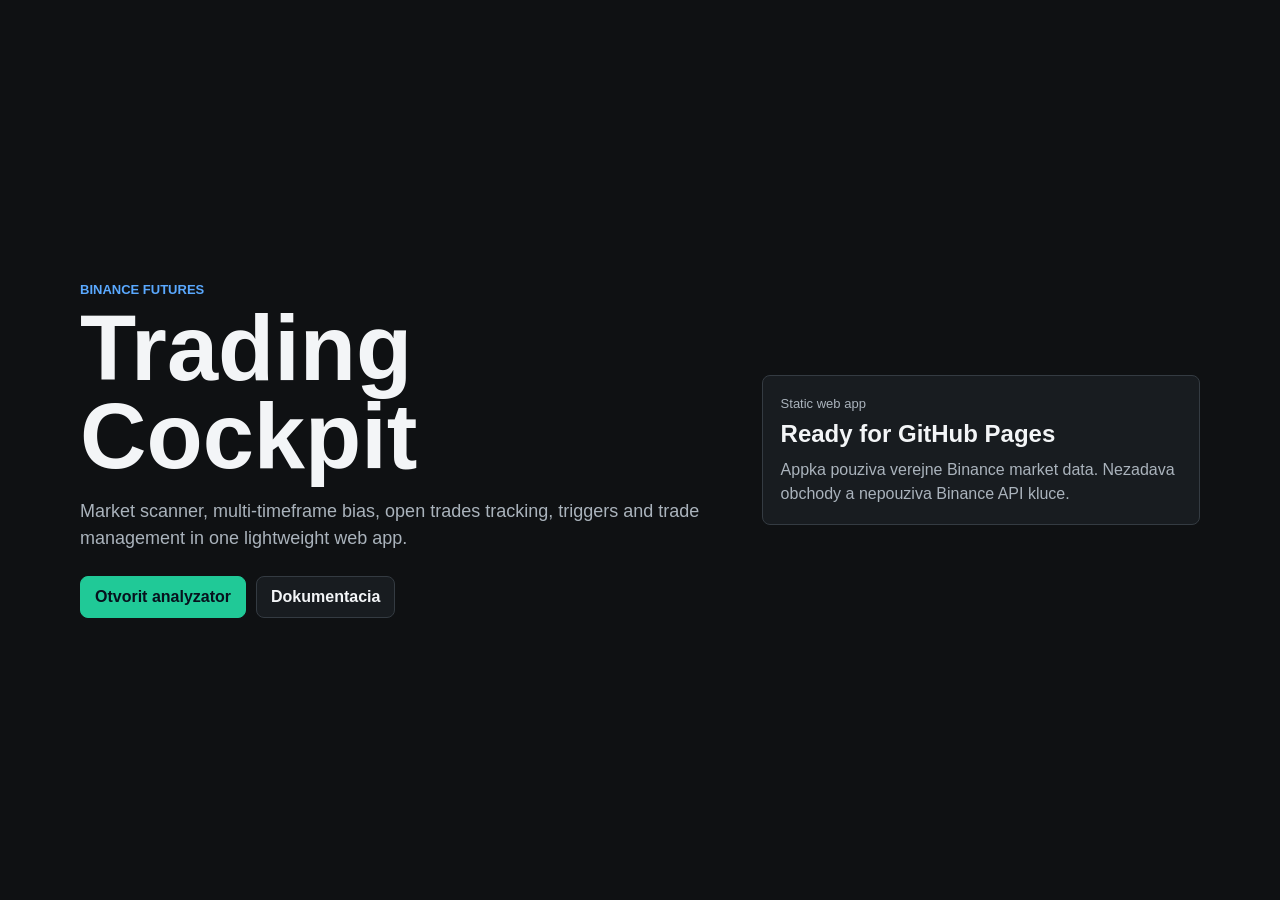
==== index.html @ da742012 "Add files via upload" ====
<!doctype html>
<html lang="sk">
  <head>
    <meta charset="utf-8" />
    <meta name="viewport" content="width=device-width, initial-scale=1" />
    <title>Trading Cockpit</title>
    <meta name="theme-color" content="#0f1113" />
    <link rel="manifest" href="manifest.webmanifest" />
    <link rel="stylesheet" href="landing.css" />
  </head>
  <body>
    <main class="landing">
      <section>
        <p class="eyebrow">Binance Futures</p>
        <h1>Trading Cockpit</h1>
        <p class="lead">Market scanner, multi-timeframe bias, open trades tracking, triggers and trade management in one lightweight web app.</p>
        <div class="actions">
          <a class="primary" href="analysis.html">Otvorit analyzator</a>
          <a href="README.md">Dokumentacia</a>
        </div>
      </section>
      <section class="status-card">
        <span>Static web app</span>
        <strong>Ready for GitHub Pages</strong>
        <p>Appka pouziva verejne Binance market data. Nezadava obchody a nepouziva Binance API kluce.</p>
      </section>
    </main>
    <script>
      if ("serviceWorker" in navigator) {
        navigator.serviceWorker.register("sw.js").catch(() => {});
      }
    </script>
  </body>
</html>
---- landing.css ----
:root {
  color-scheme: dark;
  --bg: #0f1113;
  --panel: #181c20;
  --line: #343b42;
  --text: #f3f5f7;
  --muted: #aab3bc;
  --green: #20c997;
  --blue: #5aa9ff;
}

* {
  box-sizing: border-box;
}

body {
  margin: 0;
  min-height: 100vh;
  background: var(--bg);
  color: var(--text);
  font-family: Arial, Helvetica, sans-serif;
}

.landing {
  min-height: 100vh;
  width: min(1120px, calc(100% - 32px));
  margin: 0 auto;
  display: grid;
  grid-template-columns: 1.2fr 0.8fr;
  gap: 24px;
  align-items: center;
}

.eyebrow {
  margin: 0 0 8px;
  color: var(--blue);
  font-size: 13px;
  font-weight: 700;
  text-transform: uppercase;
}

h1 {
  margin: 0;
  font-size: clamp(42px, 8vw, 92px);
  line-height: 0.95;
}

.lead {
  max-width: 680px;
  color: var(--muted);
  font-size: 18px;
  line-height: 1.5;
}

.actions {
  display: flex;
  gap: 10px;
  flex-wrap: wrap;
  margin-top: 24px;
}

a {
  min-height: 42px;
  display: inline-flex;
  align-items: center;
  padding: 0 14px;
  color: var(--text);
  text-decoration: none;
  background: var(--panel);
  border: 1px solid var(--line);
  border-radius: 8px;
  font-weight: 700;
}

a.primary {
  color: #07111d;
  background: var(--green);
  border-color: var(--green);
}

.status-card {
  padding: 18px;
  background: var(--panel);
  border: 1px solid var(--line);
  border-radius: 8px;
}

.status-card span {
  color: var(--muted);
  font-size: 13px;
}

.status-card strong {
  display: block;
  margin-top: 8px;
  font-size: 24px;
}

.status-card p {
  margin: 10px 0 0;
  color: var(--muted);
  line-height: 1.5;
}

@media (max-width: 820px) {
  .landing {
    grid-template-columns: 1fr;
    align-content: center;
    padding: 28px 0;
  }
}
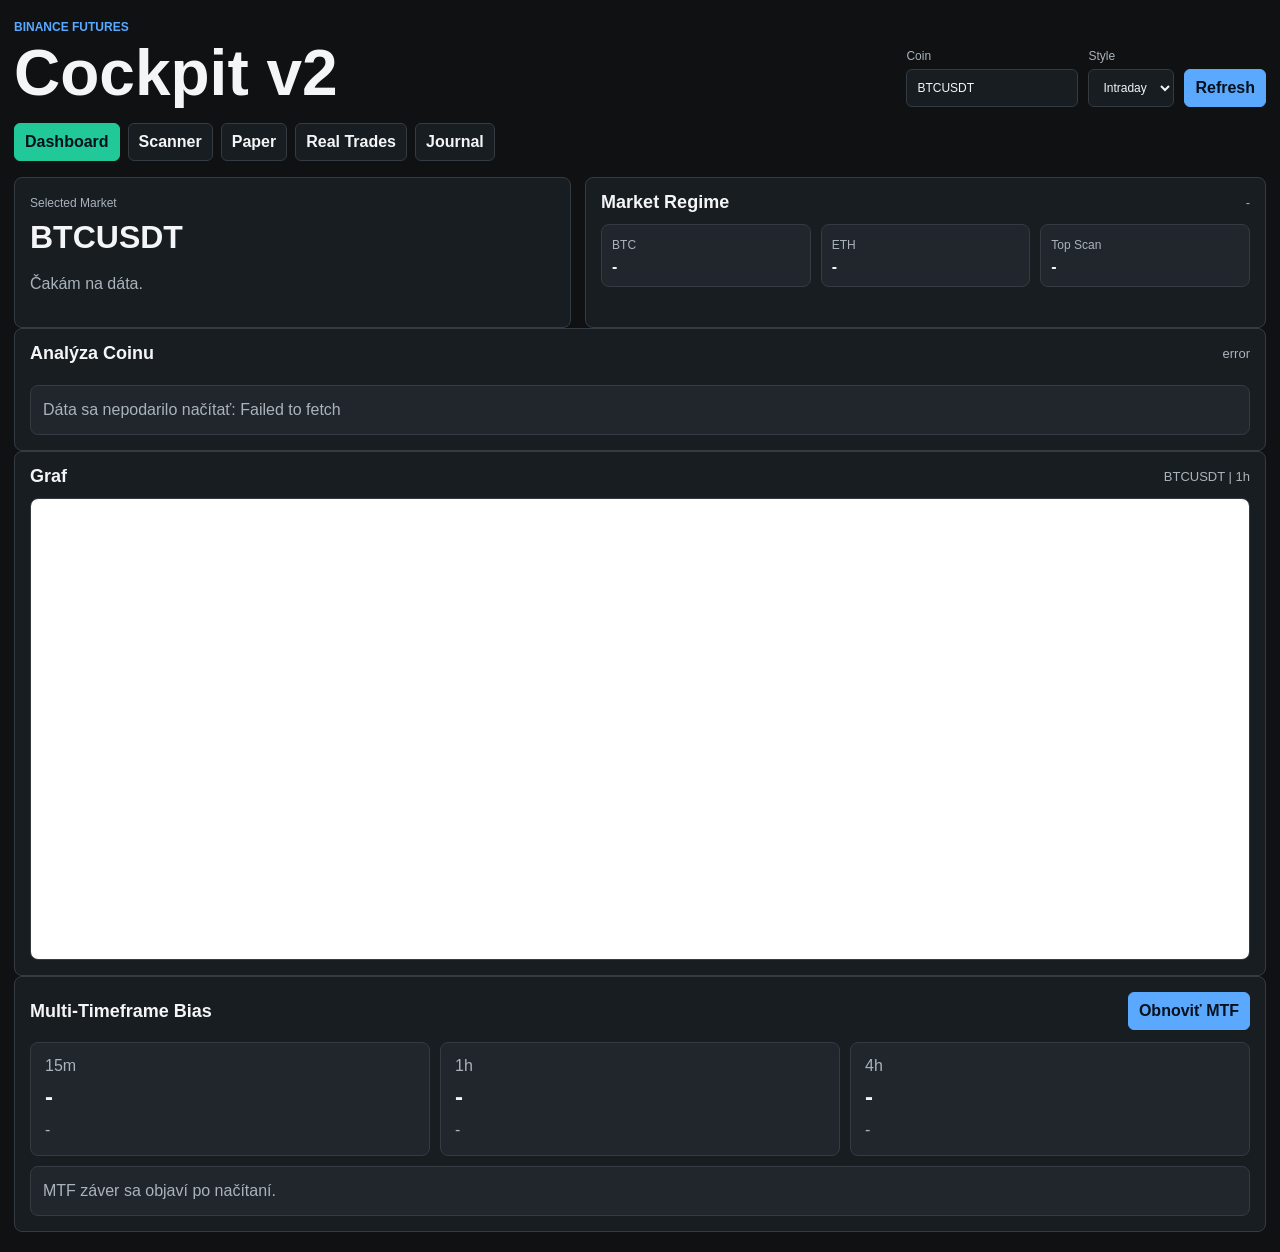
==== commit cfd9ee2c: "Add files via upload" ====
--- a/index.html
+++ b/index.html
@@ -3,32 +3,179 @@
   <head>
     <meta charset="utf-8" />
     <meta name="viewport" content="width=device-width, initial-scale=1" />
-    <title>Trading Cockpit</title>
-    <meta name="theme-color" content="#0f1113" />
-    <link rel="manifest" href="manifest.webmanifest" />
-    <link rel="stylesheet" href="landing.css" />
+    <title>Cockpit v2</title>
+    <link rel="stylesheet" href="styles.css" />
   </head>
   <body>
-    <main class="landing">
-      <section>
-        <p class="eyebrow">Binance Futures</p>
-        <h1>Trading Cockpit</h1>
-        <p class="lead">Market scanner, multi-timeframe bias, open trades tracking, triggers and trade management in one lightweight web app.</p>
-        <div class="actions">
-          <a class="primary" href="analysis.html">Otvorit analyzator</a>
-          <a href="README.md">Dokumentacia</a>
+    <main class="shell">
+      <header class="topbar">
+        <div>
+          <p class="eyebrow">Binance Futures</p>
+          <h1>Cockpit v2</h1>
         </div>
+        <div class="toolbar">
+          <label>Coin <input id="symbolInput" value="BTCUSDT" /></label>
+          <label>Style
+            <select id="styleSelect">
+              <option value="scalp">Scalp</option>
+              <option value="intraday" selected>Intraday</option>
+              <option value="swing">Swing</option>
+            </select>
+          </label>
+          <button id="refreshButton" type="button">Refresh</button>
+        </div>
+      </header>
+
+      <nav class="tabs">
+        <button class="active" data-view="dashboard" type="button">Dashboard</button>
+        <button data-view="scanner" type="button">Scanner</button>
+        <button data-view="paper" type="button">Paper</button>
+        <button data-view="real" type="button">Real Trades</button>
+        <button data-view="journal" type="button">Journal</button>
+      </nav>
+
+      <section class="view" data-view-panel="dashboard">
+        <section class="grid two">
+          <article class="panel verdict">
+            <span>Selected Market</span>
+            <strong id="marketTitle">BTCUSDT</strong>
+            <p id="marketSummary">Čakám na dáta.</p>
+          </article>
+          <article class="panel">
+            <div class="panel-heading">
+              <h2>Market Regime</h2>
+              <span id="regimeStamp">-</span>
+            </div>
+            <div class="regime-grid">
+              <div><span>BTC</span><strong id="btcRegime">-</strong></div>
+              <div><span>ETH</span><strong id="ethRegime">-</strong></div>
+              <div><span>Top Scan</span><strong id="topRegime">-</strong></div>
+            </div>
+          </article>
+        </section>
+
+        <section class="panel">
+          <div class="panel-heading">
+            <h2>Analýza Coinu</h2>
+            <span id="coinAnalysisMeta">-</span>
+          </div>
+          <div class="metric-grid" id="coinAnalysisGrid"></div>
+          <div class="summary-box" id="coinAnalysisSummary">Po načítaní sa tu objaví sumar.</div>
+        </section>
+
+        <section class="panel">
+          <div class="panel-heading">
+            <h2>Graf</h2>
+            <span id="chartMeta">-</span>
+          </div>
+          <div class="chart-wrap">
+            <canvas id="priceChart" width="1200" height="420"></canvas>
+            <div id="chartTooltip" class="chart-tooltip hidden"></div>
+          </div>
+        </section>
+
+        <section class="panel">
+          <div class="panel-heading">
+            <h2>Multi-Timeframe Bias</h2>
+            <button id="refreshMtfButton" type="button">Obnoviť MTF</button>
+          </div>
+          <div class="mtf-grid">
+            <article><span>15m</span><strong id="mtf15">-</strong><p id="mtf15Text">-</p></article>
+            <article><span>1h</span><strong id="mtf1h">-</strong><p id="mtf1hText">-</p></article>
+            <article><span>4h</span><strong id="mtf4h">-</strong><p id="mtf4hText">-</p></article>
+          </div>
+          <div class="summary-box" id="mtfSummary">MTF záver sa objaví po načítaní.</div>
+        </section>
       </section>
-      <section class="status-card">
-        <span>Static web app</span>
-        <strong>Ready for GitHub Pages</strong>
-        <p>Appka pouziva verejne Binance market data. Nezadava obchody a nepouziva Binance API kluce.</p>
+
+      <section class="view hidden" data-view-panel="scanner">
+        <section class="grid scanner-layout">
+          <article class="panel">
+            <div class="panel-heading">
+              <h2>Setup Scanner</h2>
+              <div class="inline-controls">
+                <select id="scanThreshold">
+                  <option value="60">min 60</option>
+                  <option value="70" selected>min 70</option>
+                  <option value="80">min 80</option>
+                </select>
+                <button id="scanButton" type="button">Scan</button>
+              </div>
+            </div>
+            <p class="muted" id="scanStatus">Scanner hľadá setupy, nie iba coiny.</p>
+            <div class="signal-list" id="signalList"></div>
+          </article>
+
+          <article class="panel">
+            <div class="panel-heading">
+              <h2>Signal Detail & Analýza</h2>
+              <span id="signalDetailStatus">snapshot</span>
+            </div>
+            <div id="signalDetail" class="detail-empty">Klikni na signál zo scanneru.</div>
+          </article>
+        </section>
+        <section class="panel scanner-analysis-panel">
+          <div class="panel-heading">
+            <h2>Analýza Coinu</h2>
+            <span id="scannerAnalysisMeta">-</span>
+          </div>
+          <div class="metric-grid" id="scannerAnalysisGrid"></div>
+          <div class="summary-box" id="scannerAnalysisSummary">Klikni na signál alebo refreshni vybraný coin.</div>
+        </section>
+      </section>
+
+      <section class="view hidden" data-view-panel="paper">
+        <section class="grid two">
+          <article class="panel">
+            <div class="panel-heading">
+              <h2>Paper Triggers</h2>
+              <span>default margin 10 USDT, 10x</span>
+            </div>
+            <div id="paperTriggers" class="trade-list"></div>
+          </article>
+          <article class="panel">
+            <div class="panel-heading">
+              <h2>Paper Trades</h2>
+              <span id="paperStats">-</span>
+            </div>
+            <div id="paperTrades" class="trade-list"></div>
+          </article>
+        </section>
+      </section>
+
+      <section class="view hidden" data-view-panel="real">
+        <section class="panel">
+          <div class="panel-heading">
+            <h2>Real Open Trades</h2>
+            <button id="addRealTradeButton" type="button">Add Manual</button>
+          </div>
+          <div class="real-form">
+            <label>Pair <input id="realSymbol" value="BTCUSDT" /></label>
+            <label>Side
+              <select id="realSide"><option value="long">Long</option><option value="short">Short</option></select>
+            </label>
+            <label>Entry <input id="realEntry" type="number" step="0.0001" /></label>
+            <label>Margin <input id="realMargin" type="number" step="1" value="10" /></label>
+            <label>Leverage <input id="realLeverage" type="number" step="1" value="10" /></label>
+            <label>SL <input id="realStop" type="number" step="0.0001" /></label>
+            <label>TP <input id="realTarget" type="number" step="0.0001" /></label>
+          </div>
+          <div id="realTrades" class="trade-list"></div>
+        </section>
+      </section>
+
+      <section class="view hidden" data-view-panel="journal">
+        <section class="panel">
+          <div class="panel-heading">
+            <h2>Signal Performance</h2>
+            <button id="clearPaperButton" type="button">Clear Paper Data</button>
+          </div>
+          <div class="journal-stats" id="journalStats"></div>
+          <div id="journalList" class="trade-list"></div>
+        </section>
       </section>
     </main>
-    <script>
-      if ("serviceWorker" in navigator) {
-        navigator.serviceWorker.register("sw.js").catch(() => {});
-      }
-    </script>
+
+    <script src="app.js"></script>
   </body>
 </html>
--- a/styles.css
+++ b/styles.css
@@ -0,0 +1,420 @@
+:root {
+  color-scheme: dark;
+  --bg: #0f1113;
+  --panel: #181d21;
+  --panel2: #20262b;
+  --line: #343b42;
+  --text: #f3f5f7;
+  --muted: #aab3bc;
+  --green: #20c997;
+  --yellow: #ffd166;
+  --red: #ff6b6b;
+  --blue: #5aa9ff;
+}
+
+* { box-sizing: border-box; }
+body {
+  margin: 0;
+  background: var(--bg);
+  color: var(--text);
+  font-family: Arial, Helvetica, sans-serif;
+}
+button, input, select { font: inherit; }
+.shell {
+  width: min(1500px, calc(100% - 28px));
+  margin: 0 auto;
+  padding: 20px 0;
+}
+.topbar {
+  display: grid;
+  grid-template-columns: 1fr auto;
+  gap: 16px;
+  align-items: end;
+}
+.eyebrow {
+  margin: 0 0 6px;
+  color: var(--blue);
+  font-size: 12px;
+  font-weight: 700;
+  text-transform: uppercase;
+}
+h1, h2 { margin: 0; line-height: 1.05; }
+h1 { font-size: clamp(34px, 5vw, 64px); }
+h2 { font-size: 18px; }
+.toolbar, .inline-controls {
+  display: flex;
+  gap: 10px;
+  align-items: end;
+  flex-wrap: wrap;
+}
+label {
+  display: grid;
+  gap: 6px;
+  color: var(--muted);
+  font-size: 12px;
+}
+input, select, button {
+  min-height: 38px;
+  color: var(--text);
+  background: var(--panel);
+  border: 1px solid var(--line);
+  border-radius: 6px;
+  padding: 0 10px;
+}
+button {
+  cursor: pointer;
+  color: #07111d;
+  background: var(--blue);
+  border-color: var(--blue);
+  font-weight: 700;
+}
+.tabs {
+  display: flex;
+  gap: 8px;
+  flex-wrap: wrap;
+  margin: 16px 0;
+}
+.tabs button {
+  color: var(--text);
+  background: var(--panel);
+  border-color: var(--line);
+}
+.tabs button.active {
+  color: #07111d;
+  background: var(--green);
+  border-color: var(--green);
+}
+.hidden { display: none !important; }
+.grid {
+  display: grid;
+  gap: 14px;
+}
+.two { grid-template-columns: 0.9fr 1.1fr; }
+.scanner-layout { grid-template-columns: 1.05fr 0.95fr; }
+.scanner-analysis-panel { margin-top: 14px; }
+.panel, .verdict {
+  background: var(--panel);
+  border: 1px solid var(--line);
+  border-radius: 8px;
+  padding: 15px;
+}
+.panel-heading {
+  display: flex;
+  justify-content: space-between;
+  align-items: center;
+  gap: 10px;
+  margin-bottom: 12px;
+}
+.panel-heading span, .muted {
+  color: var(--muted);
+  font-size: 13px;
+}
+.verdict span, .regime-grid span, .metric-card span, .signal-card span, .trade-card span {
+  color: var(--muted);
+  font-size: 12px;
+}
+.verdict strong {
+  display: block;
+  margin-top: 8px;
+  font-size: 32px;
+}
+.verdict p, .summary-box {
+  color: var(--muted);
+  line-height: 1.5;
+}
+.regime-grid, .metric-grid, .journal-stats {
+  display: grid;
+  grid-template-columns: repeat(3, minmax(0, 1fr));
+  gap: 10px;
+}
+.metric-grid {
+  grid-template-columns: repeat(6, minmax(0, 1fr));
+}
+.regime-grid div, .metric-card, .stat-card {
+  background: var(--panel2);
+  border: 1px solid var(--line);
+  border-radius: 8px;
+  padding: 10px;
+}
+.metric-card {
+  position: relative;
+  overflow: hidden;
+}
+.metric-card::before {
+  content: "";
+  position: absolute;
+  inset: 0 auto 0 0;
+  width: 4px;
+  background: var(--line);
+}
+.metric-card.strong::before { background: var(--green); }
+.metric-card.good::before { background: #7bd88f; }
+.metric-card.neutral::before { background: var(--yellow); }
+.metric-card.warn::before { background: #ff9f43; }
+.metric-card.bad::before { background: var(--red); }
+.metric-card.strong {
+  border-color: rgba(32, 201, 151, .55);
+  background: rgba(32, 201, 151, .08);
+}
+.metric-card.good {
+  border-color: rgba(123, 216, 143, .42);
+}
+.metric-card.neutral {
+  border-color: rgba(255, 209, 102, .42);
+}
+.metric-card.warn {
+  border-color: rgba(255, 159, 67, .5);
+}
+.metric-card.bad {
+  border-color: rgba(255, 107, 107, .5);
+  background: rgba(255, 107, 107, .06);
+}
+.metric-state {
+  position: absolute;
+  top: 9px;
+  right: 9px;
+  color: var(--muted);
+  font-size: 11px;
+}
+.metric-card.strong .metric-state { color: var(--green); }
+.metric-card.good .metric-state { color: #7bd88f; }
+.metric-card.neutral .metric-state { color: var(--yellow); }
+.metric-card.warn .metric-state { color: #ff9f43; }
+.metric-card.bad .metric-state { color: var(--red); }
+.metric-card strong, .regime-grid strong, .stat-card strong {
+  display: block;
+  margin-top: 5px;
+  font-size: 16px;
+  overflow-wrap: anywhere;
+}
+.metric-card details { margin-top: 8px; }
+.metric-card summary {
+  width: 22px;
+  height: 22px;
+  display: grid;
+  place-items: center;
+  color: var(--blue);
+  border: 1px solid rgba(90,169,255,.5);
+  border-radius: 50%;
+  cursor: pointer;
+  list-style: none;
+  font-weight: 700;
+  font-size: 12px;
+}
+.metric-card summary::-webkit-details-marker { display: none; }
+.metric-card p {
+  margin: 8px 0 0;
+  color: var(--muted);
+  line-height: 1.4;
+  font-size: 13px;
+}
+.mtf-grid {
+  display: grid;
+  grid-template-columns: repeat(3, minmax(0, 1fr));
+  gap: 10px;
+}
+.mtf-grid article {
+  background: var(--panel2);
+  border: 1px solid var(--line);
+  border-radius: 8px;
+  padding: 14px;
+}
+.mtf-grid span {
+  color: var(--muted);
+}
+.mtf-grid strong {
+  display: block;
+  margin-top: 8px;
+  font-size: 24px;
+}
+.mtf-grid p {
+  margin: 8px 0 0;
+  color: var(--muted);
+  line-height: 1.4;
+}
+.summary-box {
+  margin-top: 10px;
+  padding: 12px;
+  background: var(--panel2);
+  border: 1px solid var(--line);
+  border-radius: 8px;
+}
+.chart-wrap {
+  position: relative;
+  min-height: 360px;
+  background: #0b0e10;
+  border: 1px solid var(--line);
+  border-radius: 8px;
+  overflow: hidden;
+}
+#priceChart {
+  width: 100%;
+  height: 420px;
+  display: block;
+}
+.chart-tooltip {
+  position: absolute;
+  pointer-events: none;
+  z-index: 2;
+  padding: 6px 8px;
+  color: var(--text);
+  background: rgba(15,17,19,.92);
+  border: 1px solid var(--line);
+  border-radius: 6px;
+  font-size: 12px;
+}
+.signal-list, .trade-list {
+  display: grid;
+  gap: 10px;
+}
+.signal-card, .trade-card {
+  display: grid;
+  gap: 8px;
+  padding: 12px;
+  background: var(--panel2);
+  border: 1px solid var(--line);
+  border-radius: 8px;
+  cursor: pointer;
+}
+.trade-card.real {
+  cursor: default;
+}
+.signal-card:hover { border-color: rgba(90,169,255,.75); }
+.signal-head, .trade-head {
+  display: flex;
+  justify-content: space-between;
+  gap: 12px;
+  align-items: start;
+}
+.score {
+  font-size: 22px;
+  font-weight: 700;
+}
+.long { border-color: rgba(32,201,151,.45); }
+.short { border-color: rgba(255,107,107,.45); }
+.pill-row { display: flex; flex-wrap: wrap; gap: 6px; }
+.pill {
+  display: inline-flex;
+  min-height: 24px;
+  align-items: center;
+  padding: 0 8px;
+  border: 1px solid var(--line);
+  border-radius: 999px;
+  color: var(--muted);
+  font-size: 12px;
+}
+.pill.good { color: var(--green); border-color: rgba(32,201,151,.45); }
+.pill.warn { color: var(--yellow); border-color: rgba(255,209,102,.45); }
+.pill.bad { color: var(--red); border-color: rgba(255,107,107,.45); }
+.detail-empty { color: var(--muted); }
+.detail-block {
+  display: grid;
+  gap: 10px;
+}
+.detail-block article {
+  background: var(--panel2);
+  border: 1px solid var(--line);
+  border-radius: 8px;
+  padding: 12px;
+}
+.detail-block p { margin: 6px 0 0; color: var(--muted); line-height: 1.45; }
+.entry-plan-grid {
+  display: grid;
+  grid-template-columns: 1fr 1fr;
+  gap: 10px;
+}
+.entry-plan {
+  background: var(--panel2);
+  border: 1px solid var(--line);
+  border-radius: 8px;
+  padding: 12px;
+}
+.entry-plan strong {
+  display: block;
+  font-size: 20px;
+  margin: 4px 0 10px;
+}
+.entry-plan dl {
+  margin: 0;
+  display: grid;
+  gap: 7px;
+}
+.entry-plan div {
+  display: grid;
+  grid-template-columns: 86px 1fr;
+  gap: 8px;
+  padding-bottom: 7px;
+  border-bottom: 1px solid var(--line);
+}
+.entry-plan dt { color: var(--muted); }
+.entry-plan dd { margin: 0; font-weight: 700; }
+.trade-metrics {
+  display: grid;
+  grid-template-columns: repeat(4, minmax(0, 1fr));
+  gap: 8px;
+}
+.trade-metrics div {
+  background: rgba(15,17,19,.72);
+  border: 1px solid var(--line);
+  border-radius: 8px;
+  padding: 9px;
+}
+.trade-metrics strong { display: block; margin-top: 4px; }
+.trade-scenarios {
+  display: grid;
+  grid-template-columns: repeat(3, minmax(0, 1fr));
+  gap: 8px;
+}
+.trade-scenarios article {
+  background: rgba(15,17,19,.72);
+  border: 1px solid var(--line);
+  border-radius: 8px;
+  padding: 10px;
+}
+.trade-scenarios p { margin: 6px 0 0; color: var(--muted); line-height: 1.4; }
+.live-analysis {
+  display: grid;
+  grid-template-columns: repeat(5, minmax(0, 1fr));
+  gap: 8px;
+}
+.live-analysis div {
+  background: rgba(15,17,19,.72);
+  border: 1px solid var(--line);
+  border-radius: 8px;
+  padding: 9px;
+}
+.live-analysis span {
+  color: var(--muted);
+  font-size: 12px;
+}
+.live-analysis strong {
+  display: block;
+  margin-top: 4px;
+}
+.management-banner {
+  padding: 12px;
+  border: 1px solid var(--line);
+  border-radius: 8px;
+  background: rgba(15,17,19,.72);
+}
+.management-banner.good { border-color: rgba(32,201,151,.55); }
+.management-banner.warn { border-color: rgba(255,209,102,.55); }
+.management-banner.bad { border-color: rgba(255,107,107,.55); }
+.management-banner strong { display: block; margin-bottom: 5px; }
+.real-form {
+  display: grid;
+  grid-template-columns: repeat(7, minmax(0, 1fr));
+  gap: 10px;
+  margin-bottom: 12px;
+}
+.trade-actions { display: flex; gap: 8px; flex-wrap: wrap; }
+.trade-actions button.secondary {
+  color: var(--text);
+  background: transparent;
+  border-color: var(--line);
+}
+@media (max-width: 980px) {
+  .topbar, .two, .scanner-layout, .metric-grid, .regime-grid, .real-form, .journal-stats, .mtf-grid, .entry-plan-grid, .trade-metrics, .trade-scenarios, .live-analysis {
+    grid-template-columns: 1fr;
+  }
+}
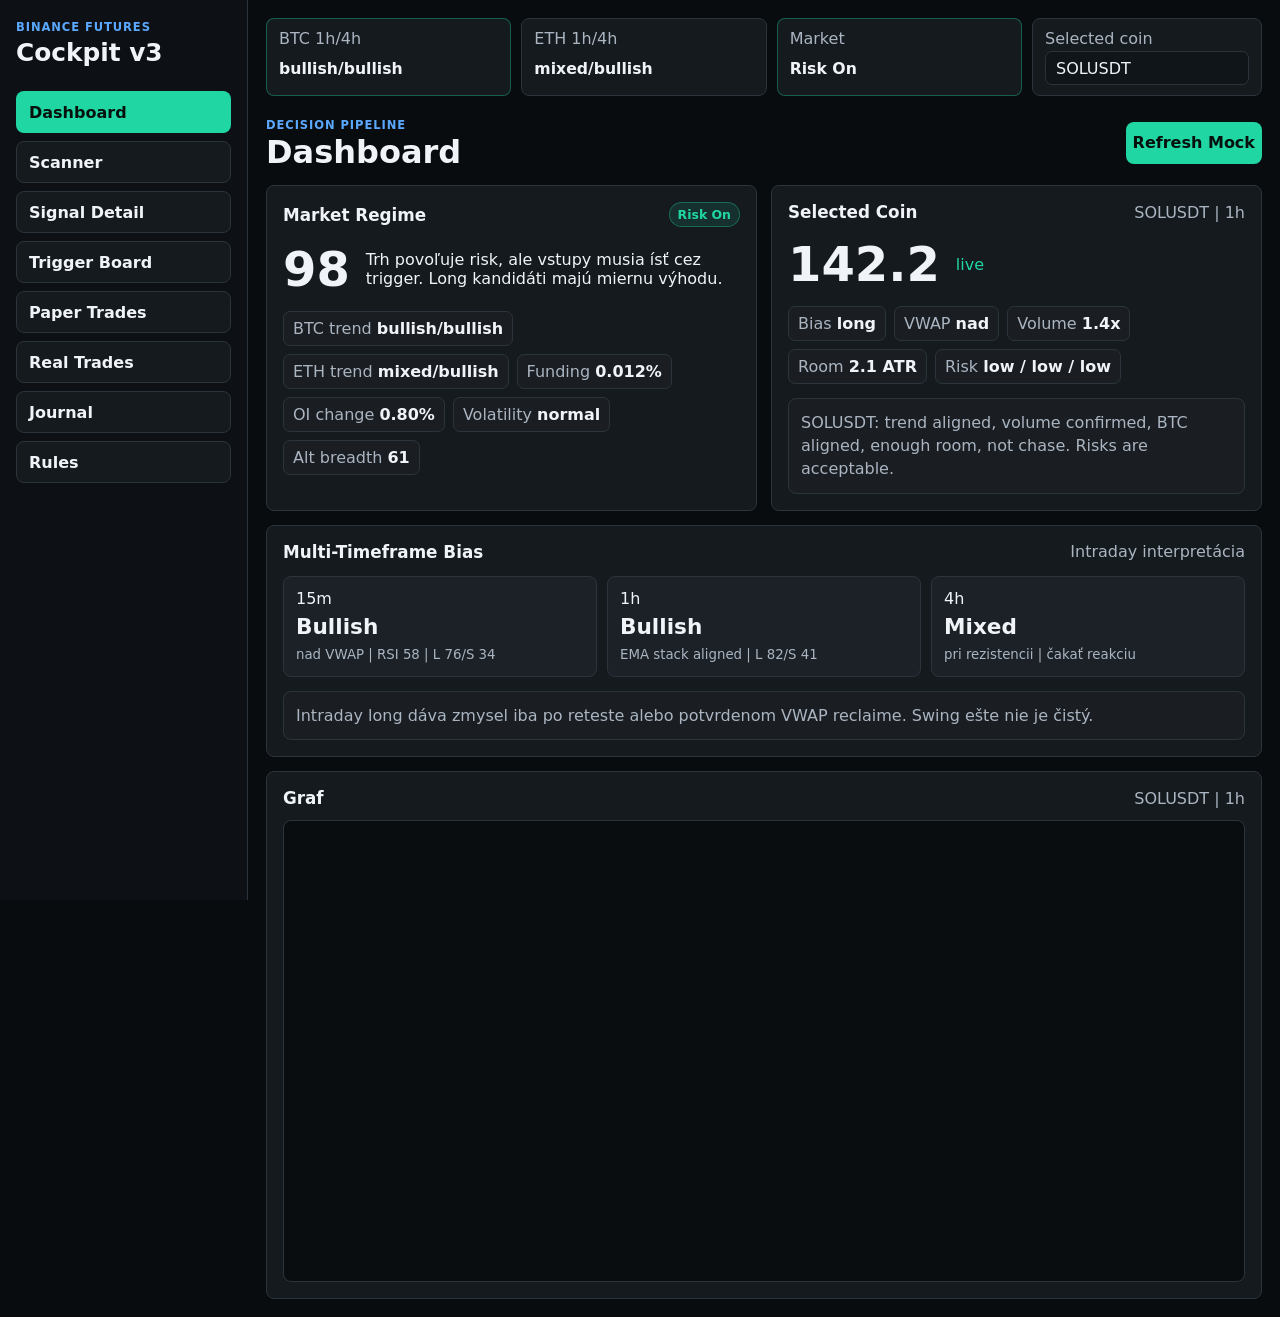
==== commit e97ab817: "Add files via upload" ====
--- a/index.html
+++ b/index.html
@@ -1,181 +1,294 @@
 <!doctype html>
 <html lang="sk">
-  <head>
-    <meta charset="utf-8" />
-    <meta name="viewport" content="width=device-width, initial-scale=1" />
-    <title>Cockpit v2</title>
-    <link rel="stylesheet" href="styles.css" />
-  </head>
-  <body>
-    <main class="shell">
+<head>
+  <meta charset="utf-8">
+  <meta name="viewport" content="width=device-width, initial-scale=1">
+  <title>Trading Cockpit v3</title>
+  <link rel="stylesheet" href="styles.css">
+</head>
+<body>
+  <div class="app-shell">
+    <aside class="sidebar">
+      <div class="brand">
+        <span>BINANCE FUTURES</span>
+        <strong>Cockpit v3</strong>
+      </div>
+      <nav class="nav" aria-label="Hlavná navigácia">
+        <button class="active" data-view="dashboard">Dashboard</button>
+        <button data-view="scanner">Scanner</button>
+        <button data-view="signal">Signal Detail</button>
+        <button data-view="triggers">Trigger Board</button>
+        <button data-view="paper">Paper Trades</button>
+        <button data-view="real">Real Trades</button>
+        <button data-view="journal">Journal</button>
+        <button data-view="rules">Rules</button>
+      </nav>
+    </aside>
+
+    <main class="workspace">
       <header class="topbar">
-        <div>
-          <p class="eyebrow">Binance Futures</p>
-          <h1>Cockpit v2</h1>
-        </div>
-        <div class="toolbar">
-          <label>Coin <input id="symbolInput" value="BTCUSDT" /></label>
-          <label>Style
-            <select id="styleSelect">
-              <option value="scalp">Scalp</option>
-              <option value="intraday" selected>Intraday</option>
-              <option value="swing">Swing</option>
-            </select>
-          </label>
-          <button id="refreshButton" type="button">Refresh</button>
-        </div>
+        <div class="status-chip good" id="btcStatus"><span>BTC 1h/4h</span><strong>Bullish</strong></div>
+        <div class="status-chip neutral" id="ethStatus"><span>ETH 1h/4h</span><strong>Mixed</strong></div>
+        <div class="status-chip warn" id="marketStatus"><span>Market</span><strong>Risk On, selektívne</strong></div>
+        <label class="coin-picker">
+          <span>Selected coin</span>
+          <input id="selectedCoin" value="SOLUSDT" aria-label="Selected coin">
+        </label>
       </header>
 
-      <nav class="tabs">
-        <button class="active" data-view="dashboard" type="button">Dashboard</button>
-        <button data-view="scanner" type="button">Scanner</button>
-        <button data-view="paper" type="button">Paper</button>
-        <button data-view="real" type="button">Real Trades</button>
-        <button data-view="journal" type="button">Journal</button>
-      </nav>
-
-      <section class="view" data-view-panel="dashboard">
-        <section class="grid two">
-          <article class="panel verdict">
-            <span>Selected Market</span>
-            <strong id="marketTitle">BTCUSDT</strong>
-            <p id="marketSummary">Čakám na dáta.</p>
-          </article>
+      <section class="view active" data-panel="dashboard">
+        <div class="page-head">
+          <div>
+            <span class="eyebrow">Decision Pipeline</span>
+            <h1>Dashboard</h1>
+          </div>
+          <button class="primary">Refresh Mock</button>
+        </div>
+
+        <div class="grid two">
+          <article class="panel regime-panel">
+            <div class="panel-head">
+              <h2>Market Regime</h2>
+              <span class="badge good" id="regimeBadge">Risk On</span>
+            </div>
+            <div class="regime-score">
+              <strong id="regimeScore">72</strong>
+              <span id="regimeAdvice">Trh povoľuje long setupy, ale nie chase vstupy.</span>
+            </div>
+            <div class="metric-strip" id="regimeMetrics">
+              <span>BTC trend <b>up</b></span>
+              <span>ETH trend <b>mixed</b></span>
+              <span>Funding <b>ok</b></span>
+              <span>Volatility <b>normal</b></span>
+            </div>
+          </article>
+
+          <article class="panel selected-panel">
+            <div class="panel-head">
+              <h2>Selected Coin</h2>
+              <span id="selectedCoinMeta">SOLUSDT</span>
+            </div>
+            <div class="coin-ticker">
+              <strong id="selectedCoinPrice">142.84</strong>
+              <span class="positive" id="selectedCoinChange">mock</span>
+            </div>
+            <div class="metric-strip" id="selectedCoinMetrics">
+              <span>Bias <b>bullish</b></span>
+              <span>Long/Short <b>82 / 41</b></span>
+              <span>VWAP <b>nad</b></span>
+              <span>Room <b>2.1 ATR</b></span>
+            </div>
+            <p class="summary" id="selectedCoinSummary">Mock selected coin summary.</p>
+          </article>
+        </div>
+
+        <article class="panel">
+          <div class="panel-head">
+            <h2>Multi-Timeframe Bias</h2>
+            <span>Intraday interpretácia</span>
+          </div>
+          <div class="mtf-grid">
+            <div><span>15m</span><strong>Bullish</strong><small>nad VWAP | RSI 58 | L 76/S 34</small></div>
+            <div><span>1h</span><strong>Bullish</strong><small>EMA stack aligned | L 82/S 41</small></div>
+            <div><span>4h</span><strong>Mixed</strong><small>pri rezistencii | čakať reakciu</small></div>
+          </div>
+          <p class="summary">Intraday long dáva zmysel iba po reteste alebo potvrdenom VWAP reclaime. Swing ešte nie je čistý.</p>
+        </article>
+
+        <article class="panel chart-panel">
+          <div class="panel-head">
+            <h2>Graf</h2>
+            <span>SOLUSDT | 1h</span>
+          </div>
+          <div class="tv-frame-wrap">
+            <iframe id="mainChartFrame" title="Selected coin chart" loading="lazy"></iframe>
+          </div>
+        </article>
+      </section>
+
+      <section class="view" data-panel="scanner">
+        <div class="page-head">
+          <div>
+            <span class="eyebrow">Candidates, not trades</span>
+            <h1>Scanner</h1>
+          </div>
+          <button class="primary" id="scanRefreshButton">Scan Universe</button>
+        </div>
+
+        <article class="panel scanner-controls">
+          <label>Style <select id="scannerStyle"><option value="intraday">Intraday</option><option value="scalp">Scalp</option><option value="swing">Swing</option></select></label>
+          <label>Direction <select id="scannerDirection"><option value="both">Both</option><option value="long">Long</option><option value="short">Short</option></select></label>
+          <label>Min quality <input id="scannerMinQuality" type="number" value="70"></label>
+          <label>Min edge <input id="scannerMinEdge" type="number" value="25"></label>
+          <label class="toggle" title="Keď je zapnutý, kandidáti proti BTC/ETH market režimu dostanú penalizáciu alebo budú odmietnutí."><input id="marketRegimeFilter" type="checkbox" checked> Market regime filter</label>
+        </article>
+
+        <article class="panel scanner-status" id="scannerStatus">
+          <span>Status</span>
+          <strong>Ready</strong>
+          <p>Scanner zatiaľ čaká na spustenie.</p>
+        </article>
+
+        <div class="scanner-layout">
           <article class="panel">
-            <div class="panel-heading">
-              <h2>Market Regime</h2>
-              <span id="regimeStamp">-</span>
-            </div>
-            <div class="regime-grid">
-              <div><span>BTC</span><strong id="btcRegime">-</strong></div>
-              <div><span>ETH</span><strong id="ethRegime">-</strong></div>
-              <div><span>Top Scan</span><strong id="topRegime">-</strong></div>
-            </div>
-          </article>
-        </section>
-
-        <section class="panel">
-          <div class="panel-heading">
-            <h2>Analýza Coinu</h2>
-            <span id="coinAnalysisMeta">-</span>
-          </div>
-          <div class="metric-grid" id="coinAnalysisGrid"></div>
-          <div class="summary-box" id="coinAnalysisSummary">Po načítaní sa tu objaví sumar.</div>
-        </section>
-
-        <section class="panel">
-          <div class="panel-heading">
-            <h2>Graf</h2>
-            <span id="chartMeta">-</span>
-          </div>
-          <div class="chart-wrap">
-            <canvas id="priceChart" width="1200" height="420"></canvas>
-            <div id="chartTooltip" class="chart-tooltip hidden"></div>
-          </div>
-        </section>
-
-        <section class="panel">
-          <div class="panel-heading">
-            <h2>Multi-Timeframe Bias</h2>
-            <button id="refreshMtfButton" type="button">Obnoviť MTF</button>
-          </div>
-          <div class="mtf-grid">
-            <article><span>15m</span><strong id="mtf15">-</strong><p id="mtf15Text">-</p></article>
-            <article><span>1h</span><strong id="mtf1h">-</strong><p id="mtf1hText">-</p></article>
-            <article><span>4h</span><strong id="mtf4h">-</strong><p id="mtf4hText">-</p></article>
-          </div>
-          <div class="summary-box" id="mtfSummary">MTF záver sa objaví po načítaní.</div>
-        </section>
-      </section>
-
-      <section class="view hidden" data-view-panel="scanner">
-        <section class="grid scanner-layout">
+            <div class="panel-head"><h2>Kandidáti</h2><span id="candidateUniverseLabel">Mock universe</span></div>
+            <div class="candidate-table" id="candidateTable"></div>
+          </article>
+
+          <aside class="panel detail-preview">
+            <div class="panel-head"><h2>Selected Candidate</h2><span id="previewState">Armed</span></div>
+            <h3 id="previewTitle">SOLUSDT LONG</h3>
+            <p id="previewSetup">VWAP reclaim + volume expansion</p>
+            <div class="reason-grid">
+              <div><strong>Za</strong><span>trend, BTC alignment, room 2.1 ATR</span></div>
+              <div><strong>Proti</strong><span>4h rezistencia, funding mierne crowded</span></div>
+            </div>
+            <div class="metric-list">
+              <span>VWAP <b>good</b></span>
+              <span>OI <b>rising</b></span>
+              <span>Funding <b>0.012%</b></span>
+              <span>Volume <b>1.4x</b></span>
+              <span>ATR <b>0.82%</b></span>
+              <span>BTC align <b>yes</b></span>
+            </div>
+          </aside>
+        </div>
+      </section>
+
+      <section class="view" data-panel="signal">
+        <div class="page-head">
+          <div>
+            <span class="eyebrow">Setup to Trigger</span>
+            <h1>Signal Detail</h1>
+          </div>
+          <div class="button-row">
+            <button class="secondary">Reject Setup</button>
+            <button class="primary" id="startPaperButton">Start Paper When Triggered</button>
+          </div>
+        </div>
+
+        <article class="panel signal-summary">
+          <div>
+            <h2 id="signalTitle">SOLUSDT LONG</h2>
+            <p id="signalSubtitle">VWAP reclaim | Intraday | state: <b class="positive">Armed</b></p>
+          </div>
+          <div class="score-row" id="signalScores">
+            <span>Quality <b>82</b></span>
+            <span>Trigger <b>68</b></span>
+            <span>Risk <b>Good</b></span>
+            <span>Edge <b>41</b></span>
+          </div>
+        </article>
+
+        <div class="grid two">
           <article class="panel">
-            <div class="panel-heading">
-              <h2>Setup Scanner</h2>
-              <div class="inline-controls">
-                <select id="scanThreshold">
-                  <option value="60">min 60</option>
-                  <option value="70" selected>min 70</option>
-                  <option value="80">min 80</option>
-                </select>
-                <button id="scanButton" type="button">Scan</button>
-              </div>
-            </div>
-            <p class="muted" id="scanStatus">Scanner hľadá setupy, nie iba coiny.</p>
-            <div class="signal-list" id="signalList"></div>
+            <div class="panel-head"><h2>Trigger Checklist</h2><span>close-based</span></div>
+            <ul class="checklist" id="signalChecklist">
+              <li class="done">Cena je v entry zóne</li>
+              <li class="done">1h bias súhlasí</li>
+              <li class="pending">Čaká sa na close nad VWAP</li>
+              <li class="pending">Volume musí byť nad 1.2x</li>
+              <li class="fail">Nebrat ak extension presiahne 1.8 ATR</li>
+            </ul>
           </article>
 
           <article class="panel">
-            <div class="panel-heading">
-              <h2>Signal Detail & Analýza</h2>
-              <span id="signalDetailStatus">snapshot</span>
-            </div>
-            <div id="signalDetail" class="detail-empty">Klikni na signál zo scanneru.</div>
-          </article>
-        </section>
-        <section class="panel scanner-analysis-panel">
-          <div class="panel-heading">
-            <h2>Analýza Coinu</h2>
-            <span id="scannerAnalysisMeta">-</span>
-          </div>
-          <div class="metric-grid" id="scannerAnalysisGrid"></div>
-          <div class="summary-box" id="scannerAnalysisSummary">Klikni na signál alebo refreshni vybraný coin.</div>
-        </section>
-      </section>
-
-      <section class="view hidden" data-view-panel="paper">
-        <section class="grid two">
-          <article class="panel">
-            <div class="panel-heading">
-              <h2>Paper Triggers</h2>
-              <span>default margin 10 USDT, 10x</span>
-            </div>
-            <div id="paperTriggers" class="trade-list"></div>
-          </article>
-          <article class="panel">
-            <div class="panel-heading">
-              <h2>Paper Trades</h2>
-              <span id="paperStats">-</span>
-            </div>
-            <div id="paperTrades" class="trade-list"></div>
-          </article>
-        </section>
-      </section>
-
-      <section class="view hidden" data-view-panel="real">
-        <section class="panel">
-          <div class="panel-heading">
-            <h2>Real Open Trades</h2>
-            <button id="addRealTradeButton" type="button">Add Manual</button>
-          </div>
-          <div class="real-form">
-            <label>Pair <input id="realSymbol" value="BTCUSDT" /></label>
-            <label>Side
-              <select id="realSide"><option value="long">Long</option><option value="short">Short</option></select>
-            </label>
-            <label>Entry <input id="realEntry" type="number" step="0.0001" /></label>
-            <label>Margin <input id="realMargin" type="number" step="1" value="10" /></label>
-            <label>Leverage <input id="realLeverage" type="number" step="1" value="10" /></label>
-            <label>SL <input id="realStop" type="number" step="0.0001" /></label>
-            <label>TP <input id="realTarget" type="number" step="0.0001" /></label>
-          </div>
-          <div id="realTrades" class="trade-list"></div>
-        </section>
-      </section>
-
-      <section class="view hidden" data-view-panel="journal">
-        <section class="panel">
-          <div class="panel-heading">
-            <h2>Signal Performance</h2>
-            <button id="clearPaperButton" type="button">Clear Paper Data</button>
-          </div>
-          <div class="journal-stats" id="journalStats"></div>
-          <div id="journalList" class="trade-list"></div>
-        </section>
+            <div class="panel-head"><h2>For / Against</h2><span>context</span></div>
+            <div class="reason-grid stacked" id="signalReasons">
+              <div><strong>Za obchod</strong><span>BTC podporuje risk, lokálny trend je bullish, OI rastie spolu s cenou.</span></div>
+              <div><strong>Riziká</strong><span>4h rezistencia je blízko, funding nie je extrémny, ale smer je populárny.</span></div>
+            </div>
+          </article>
+        </div>
+
+        <article class="panel">
+          <div class="panel-head"><h2>Independent Trade Plans</h2><span>scalp / intraday / swing</span></div>
+          <div class="plan-grid" id="signalPlans">
+            <div class="plan-card"><span>Scalp</span><strong>Trigger close 5m</strong><p>Entry 142.20 | SL 141.35 | TP1 143.05 | TP2 143.60</p></div>
+            <div class="plan-card active"><span>Intraday</span><strong>VWAP reclaim</strong><p>Entry 142.20 | SL 140.80 | TP1 144.30 | TP2 146.10</p></div>
+            <div class="plan-card"><span>Swing</span><strong>4h structure</strong><p>Entry 141.50 | SL 136.80 | TP1 149.20 | TP2 156.40</p></div>
+          </div>
+        </article>
+      </section>
+
+      <section class="view" data-panel="triggers">
+        <div class="page-head"><div><span class="eyebrow">Waiting for confirmation</span><h1>Trigger Board</h1></div></div>
+        <article class="panel">
+          <div class="trigger-list" id="triggerList">
+            <div><strong>SOLUSDT LONG</strong><span class="badge warn">Armed</span><p>Čaká na 15m close nad VWAP a volume 1.2x.</p></div>
+            <div><strong>APTUSDT SHORT</strong><span class="badge neutral">Forming</span><p>Čaká na rejection z rezistencie.</p></div>
+            <div><strong>NEARUSDT LONG</strong><span class="badge bad">Invalidated</span><p>Cena stratila entry zónu pred triggerom.</p></div>
+          </div>
+        </article>
+      </section>
+
+      <section class="view" data-panel="paper">
+        <div class="page-head"><div><span class="eyebrow">Simulation first</span><h1>Paper Trades</h1></div><button class="secondary" id="clearPaperButton">Clear paper / journal</button></div>
+        <div class="grid two">
+          <article class="panel" id="paperList"></article>
+          <article class="panel chart-panel compact"><div class="panel-head"><h2>Paper Graf</h2><span id="paperChartMeta">SOLUSDT | 1h</span></div><div class="tv-frame-wrap small"><iframe id="paperChartFrame" title="Paper chart" loading="lazy"></iframe></div></article>
+        </div>
+      </section>
+
+      <section class="view" data-panel="real">
+        <div class="page-head"><div><span class="eyebrow">Manual trade support</span><h1>Real Trades</h1></div></div>
+        <article class="panel">
+          <div class="trade-form">
+            <input id="realPair" value="SOLUSDT" aria-label="Pair">
+            <select id="realDirection" aria-label="Direction"><option value="long">Long</option><option value="short">Short</option></select>
+            <select id="realStyle" aria-label="Style"><option value="intraday">Intraday</option><option value="scalp">Scalp</option><option value="swing">Swing</option></select>
+            <input id="realEntry" value="142.20" aria-label="Entry">
+            <input id="realMargin" value="10" aria-label="Margin">
+            <input id="realLeverage" value="10" aria-label="Leverage">
+            <input id="realStop" value="140.80" aria-label="Stop">
+            <input id="realTarget" value="146.10" aria-label="Target">
+            <button class="primary" id="addRealTradeButton" type="button">Add</button>
+          </div>
+        </article>
+        <div class="grid two">
+          <article class="panel" id="realTradesList"></article>
+          <article class="panel chart-panel compact"><div class="panel-head"><h2>Real Trades Graf</h2><span id="realChartMeta">SOLUSDT | 1h</span></div><div class="tv-frame-wrap small"><iframe id="realChartFrame" title="Real trades chart" loading="lazy"></iframe></div></article>
+        </div>
+      </section>
+
+      <section class="view" data-panel="journal">
+        <div class="page-head"><div><span class="eyebrow">Feedback loop</span><h1>Journal</h1></div></div>
+        <div class="grid two">
+          <article class="panel" id="journalSummary"></article>
+          <article class="panel" id="journalFeedback"></article>
+        </div>
+        <article class="panel">
+          <div class="journal-table" id="journalTable">
+            <div class="journal-head"><span>Coin</span><span>Style</span><span>Setup</span><span>Entry</span><span>Exit</span><span>10x</span><span>Reason</span></div>
+            <div><span>WLD</span><span>Intraday</span><span>Retest</span><span>0.256</span><span>0.2548</span><span class="danger">-5.1%</span><span>SL, BTC weakness</span></div>
+            <div><span>SOL</span><span>Scalp</span><span>VWAP</span><span>142.2</span><span>143.4</span><span class="positive">+8.4%</span><span>TP1 hit</span></div>
+          </div>
+        </article>
+      </section>
+
+      <section class="view" data-panel="rules">
+        <div class="page-head"><div><span class="eyebrow">Visible rules</span><h1>Rules</h1></div></div>
+        <article class="panel">
+          <div class="panel-head">
+            <h2>Scanner Rules</h2>
+            <span>read-only mock</span>
+          </div>
+          <div class="rules-table" id="rulesTable"></div>
+        </article>
       </section>
     </main>
-
-    <script src="app.js"></script>
-  </body>
+  </div>
+
+  <script src="models.js"></script>
+  <script src="market-regime.js"></script>
+  <script src="data-adapter.js"></script>
+  <script src="coin-analysis-engine.js"></script>
+  <script src="scanner-engine.js"></script>
+  <script src="trigger-engine.js"></script>
+  <script src="paper-simulator.js"></script>
+  <script src="journal-engine.js"></script>
+  <script src="rules-engine.js"></script>
+  <script src="storage.js"></script>
+  <script src="app.js"></script>
+</body>
 </html>
--- a/styles.css
+++ b/styles.css
@@ -1,420 +1,709 @@
 :root {
-  color-scheme: dark;
-  --bg: #0f1113;
-  --panel: #181d21;
-  --panel2: #20262b;
-  --line: #343b42;
-  --text: #f3f5f7;
-  --muted: #aab3bc;
-  --green: #20c997;
-  --yellow: #ffd166;
-  --red: #ff6b6b;
-  --blue: #5aa9ff;
+  --bg: #090c0f;
+  --panel: #151a1f;
+  --panel-2: #1b2127;
+  --line: #2b343d;
+  --line-soft: rgba(205, 216, 226, 0.09);
+  --text: #f0f4f8;
+  --muted: #aab5c1;
+  --green: #20d6a3;
+  --green-bg: rgba(32, 214, 163, .12);
+  --red: #ff7f91;
+  --red-bg: rgba(255, 127, 145, .13);
+  --yellow: #f1c75b;
+  --yellow-bg: rgba(241, 199, 91, .13);
+  --blue: #5ba8ff;
+  --blue-bg: rgba(91, 168, 255, .12);
 }
 
 * { box-sizing: border-box; }
+
 body {
   margin: 0;
+  min-height: 100vh;
+  color: var(--text);
   background: var(--bg);
-  color: var(--text);
-  font-family: Arial, Helvetica, sans-serif;
-}
-button, input, select { font: inherit; }
-.shell {
-  width: min(1500px, calc(100% - 28px));
-  margin: 0 auto;
-  padding: 20px 0;
-}
-.topbar {
-  display: grid;
-  grid-template-columns: 1fr auto;
-  gap: 16px;
-  align-items: end;
-}
+  font-family: Inter, ui-sans-serif, system-ui, -apple-system, BlinkMacSystemFont, "Segoe UI", sans-serif;
+  letter-spacing: 0;
+}
+
+button, input, select {
+  font: inherit;
+}
+
+.app-shell {
+  display: grid;
+  grid-template-columns: 248px minmax(0, 1fr);
+  min-height: 100vh;
+}
+
+.sidebar {
+  position: sticky;
+  top: 0;
+  height: 100vh;
+  padding: 20px 16px;
+  border-right: 1px solid var(--line);
+  background: #0d1115;
+}
+
+.brand {
+  display: grid;
+  gap: 4px;
+  margin-bottom: 24px;
+}
+
+.brand span,
 .eyebrow {
-  margin: 0 0 6px;
   color: var(--blue);
-  font-size: 12px;
-  font-weight: 700;
+  font-size: .72rem;
+  font-weight: 800;
+  letter-spacing: .08em;
   text-transform: uppercase;
 }
-h1, h2 { margin: 0; line-height: 1.05; }
-h1 { font-size: clamp(34px, 5vw, 64px); }
-h2 { font-size: 18px; }
-.toolbar, .inline-controls {
-  display: flex;
-  gap: 10px;
-  align-items: end;
-  flex-wrap: wrap;
-}
-label {
-  display: grid;
-  gap: 6px;
-  color: var(--muted);
-  font-size: 12px;
-}
-input, select, button {
-  min-height: 38px;
+
+.brand strong {
+  font-size: 1.55rem;
+}
+
+.nav {
+  display: grid;
+  gap: 8px;
+}
+
+.nav button,
+.primary,
+.secondary {
+  min-height: 42px;
+  border: 1px solid var(--line);
+  border-radius: 8px;
   color: var(--text);
   background: var(--panel);
-  border: 1px solid var(--line);
-  border-radius: 6px;
+  font-weight: 800;
+  cursor: pointer;
+}
+
+.nav button {
+  padding: 0 12px;
+  text-align: left;
+}
+
+.nav button.active,
+.primary {
+  color: #06100d;
+  border-color: transparent;
+  background: var(--green);
+}
+
+.secondary {
+  padding: 0 14px;
+  background: transparent;
+}
+
+.workspace {
+  min-width: 0;
+  padding: 18px;
+}
+
+.topbar {
+  display: grid;
+  grid-template-columns: repeat(3, minmax(150px, 1fr)) minmax(170px, 230px);
+  gap: 10px;
+  margin-bottom: 18px;
+}
+
+.status-chip,
+.coin-picker,
+.panel,
+.scanner-controls {
+  border: 1px solid var(--line);
+  border-radius: 8px;
+  background: var(--panel);
+}
+
+.status-chip,
+.coin-picker {
+  display: grid;
+  gap: 3px;
+  padding: 10px 12px;
+}
+
+.status-chip span,
+.coin-picker span,
+.panel-head span,
+.metric-strip span,
+.candidate-table span,
+.paper-row span {
+  color: var(--muted);
+}
+
+.status-chip strong {
+  font-size: .98rem;
+}
+
+.status-chip.good { border-color: rgba(32,214,163,.36); }
+.status-chip.warn { border-color: rgba(241,199,91,.34); }
+
+.coin-picker input,
+.scanner-controls input,
+.scanner-controls select,
+.trade-form input,
+.trade-form select,
+.rules-grid input {
+  min-height: 34px;
+  width: 100%;
+  color: var(--text);
+  border: 1px solid var(--line);
+  border-radius: 7px;
+  background: #10151a;
   padding: 0 10px;
 }
-button {
+
+.view { display: none; }
+.view.active { display: grid; gap: 14px; }
+
+.page-head,
+.panel-head,
+.signal-summary,
+.trade-head {
+  display: flex;
+  align-items: center;
+  justify-content: space-between;
+  gap: 12px;
+}
+
+h1, h2, h3, p { margin: 0; }
+h1 { font-size: 2rem; }
+h2 { font-size: 1.05rem; }
+h3 { font-size: 1.4rem; }
+
+.panel {
+  padding: 16px;
+  overflow: hidden;
+}
+
+.grid {
+  display: grid;
+  gap: 14px;
+}
+
+.grid.two {
+  grid-template-columns: repeat(2, minmax(0, 1fr));
+}
+
+.regime-score,
+.coin-ticker {
+  display: flex;
+  align-items: center;
+  gap: 16px;
+  margin: 18px 0;
+}
+
+.regime-score strong,
+.coin-ticker strong {
+  font-size: 3rem;
+  line-height: 1;
+}
+
+.metric-strip,
+.metric-list,
+.score-row,
+.paper-row {
+  display: flex;
+  flex-wrap: wrap;
+  gap: 8px;
+}
+
+.metric-strip span,
+.metric-list span,
+.score-row span,
+.paper-row span {
+  padding: 7px 9px;
+  border: 1px solid var(--line);
+  border-radius: 7px;
+  background: rgba(255,255,255,.02);
+}
+
+.metric-strip b,
+.metric-list b,
+.score-row b,
+.paper-row b {
+  color: var(--text);
+}
+
+.badge {
+  display: inline-flex;
+  align-items: center;
+  width: fit-content;
+  padding: 4px 8px;
+  border-radius: 999px;
+  font-size: .78rem;
+  font-weight: 900;
+}
+
+.badge.good,
+.positive {
+  color: var(--green);
+}
+
+.badge.good {
+  background: var(--green-bg);
+  border: 1px solid rgba(32,214,163,.35);
+}
+
+.badge.warn {
+  color: var(--yellow);
+  background: var(--yellow-bg);
+  border: 1px solid rgba(241,199,91,.35);
+}
+
+.badge.bad,
+.danger {
+  color: var(--red);
+}
+
+.badge.bad {
+  background: var(--red-bg);
+  border: 1px solid rgba(255,127,145,.35);
+}
+
+.badge.neutral {
+  color: var(--blue);
+  background: var(--blue-bg);
+  border: 1px solid rgba(91,168,255,.35);
+}
+
+.mtf-grid,
+.plan-grid,
+.tp-map {
+  display: grid;
+  grid-template-columns: repeat(3, minmax(0, 1fr));
+  gap: 10px;
+  margin-top: 14px;
+}
+
+.mtf-grid div,
+.plan-card,
+.tp-map span,
+.reason-grid div,
+.trigger-list div {
+  display: grid;
+  gap: 6px;
+  padding: 12px;
+  border: 1px solid var(--line);
+  border-radius: 8px;
+  background: var(--panel-2);
+}
+
+.mtf-grid strong {
+  font-size: 1.35rem;
+}
+
+small,
+.summary,
+.reason-grid span,
+.trigger-list p,
+.plan-card p {
+  color: var(--muted);
+  line-height: 1.45;
+}
+
+.summary {
+  margin-top: 14px;
+  padding: 12px;
+  border: 1px solid var(--line);
+  border-radius: 8px;
+  background: rgba(255,255,255,.02);
+}
+
+.mock-chart {
+  position: relative;
+  min-height: 430px;
+  margin-top: 12px;
+  border: 1px solid var(--line);
+  border-radius: 8px;
+  background:
+    linear-gradient(var(--line-soft) 1px, transparent 1px) 0 0 / 100% 20%,
+    linear-gradient(90deg, var(--line-soft) 1px, transparent 1px) 0 0 / 10% 100%,
+    #090d10;
+}
+
+.mock-chart.small {
+  min-height: 290px;
+}
+
+.tv-frame-wrap {
+  min-height: 430px;
+  margin-top: 12px;
+  border: 1px solid var(--line);
+  border-radius: 8px;
+  overflow: hidden;
+  background: #090d10;
+}
+
+.tv-frame-wrap.small {
+  min-height: 330px;
+}
+
+.tv-frame-wrap iframe {
+  display: block;
+  width: 100%;
+  height: 460px;
+  border: 0;
+}
+
+.tv-frame-wrap.small iframe {
+  height: 360px;
+}
+
+.mock-candles {
+  position: absolute;
+  inset: 44px 56px 44px 44px;
+  background:
+    linear-gradient(105deg, transparent 0 6%, var(--red) 6% 6.6%, transparent 6.6% 10%, var(--green) 10% 10.6%, transparent 10.6% 14%, var(--green) 14% 14.8%, transparent 14.8% 18%, var(--red) 18% 18.6%, transparent 18.6% 22%, var(--green) 22% 22.8%, transparent 22.8% 28%, var(--green) 28% 28.6%, transparent 28.6% 34%, var(--red) 34% 34.6%, transparent 34.6% 40%, var(--green) 40% 40.9%, transparent 40.9% 48%, var(--green) 48% 48.8%, transparent 48.8% 55%, var(--red) 55% 55.7%, transparent 55.7% 63%, var(--green) 63% 63.8%, transparent 63.8% 71%, var(--green) 71% 71.8%, transparent 71.8% 80%, var(--red) 80% 80.7%, transparent 80.7% 88%, var(--green) 88% 89%, transparent 89%);
+  clip-path: polygon(0 70%, 8% 66%, 15% 58%, 22% 62%, 31% 48%, 42% 52%, 52% 39%, 63% 42%, 73% 27%, 83% 31%, 100% 18%, 100% 100%, 0 100%);
+  opacity: .88;
+}
+
+.scanner-controls {
+  display: grid;
+  grid-template-columns: repeat(5, minmax(120px, 1fr));
+  gap: 10px;
+  padding: 12px;
+}
+
+.scanner-status {
+  display: grid;
+  grid-template-columns: auto auto 1fr;
+  gap: 10px;
+  align-items: center;
+}
+
+.scanner-status span {
+  color: var(--muted);
+}
+
+.scanner-status p {
+  color: var(--muted);
+}
+
+.scanner-status.loading {
+  border-color: rgba(91,168,255,.45);
+}
+
+.scanner-status.loading strong::after {
+  content: "";
+  display: inline-block;
+  width: 7px;
+  height: 7px;
+  margin-left: 8px;
+  border-radius: 999px;
+  background: var(--blue);
+  animation: pulse 850ms infinite alternate;
+}
+
+.scanner-status.done {
+  border-color: rgba(32,214,163,.28);
+}
+
+.scanner-status.warn {
+  border-color: rgba(241,199,91,.36);
+}
+
+@keyframes pulse {
+  from { opacity: .35; transform: scale(.8); }
+  to { opacity: 1; transform: scale(1.15); }
+}
+
+.toggle {
+  display: flex;
+  align-items: center;
+  gap: 8px;
+  color: var(--muted);
+}
+
+.scanner-layout {
+  display: grid;
+  grid-template-columns: minmax(0, 1.4fr) minmax(320px, .65fr);
+  gap: 14px;
+}
+
+.candidate-table {
+  display: grid;
+  gap: 8px;
+  margin-top: 12px;
+}
+
+.candidate-row,
+.journal-head,
+.journal-table > div {
+  display: grid;
+  grid-template-columns: 1fr .85fr 1.25fr .7fr .7fr .7fr .7fr;
+  gap: 8px;
+  align-items: center;
+  padding: 10px;
+  border: 1px solid var(--line);
+  border-radius: 8px;
+  background: rgba(255,255,255,.02);
+}
+
+.candidate-row {
   cursor: pointer;
-  color: #07111d;
-  background: var(--blue);
-  border-color: var(--blue);
-  font-weight: 700;
-}
-.tabs {
+}
+
+.candidate-row.active {
+  border-color: rgba(91,168,255,.55);
+  background: var(--blue-bg);
+}
+
+.candidate-row.candidate-head {
+  cursor: default;
+  color: var(--muted);
+  font-weight: 900;
+  background: transparent;
+}
+
+.reason-grid {
+  display: grid;
+  grid-template-columns: repeat(2, minmax(0, 1fr));
+  gap: 10px;
+  margin: 14px 0;
+}
+
+.reason-grid.stacked {
+  grid-template-columns: 1fr;
+}
+
+.checklist {
+  display: grid;
+  gap: 8px;
+  margin: 14px 0 0;
+  padding: 0;
+  list-style: none;
+}
+
+.checklist li {
+  padding: 10px;
+  border: 1px solid var(--line);
+  border-radius: 8px;
+  color: var(--muted);
+  background: rgba(255,255,255,.02);
+}
+
+.checklist .done { border-color: rgba(32,214,163,.35); color: var(--green); }
+.checklist .pending { border-color: rgba(241,199,91,.35); color: var(--yellow); }
+.checklist .fail { border-color: rgba(255,127,145,.35); color: var(--red); }
+
+.button-row,
+.trade-form {
   display: flex;
-  gap: 8px;
+  gap: 10px;
   flex-wrap: wrap;
-  margin: 16px 0;
-}
-.tabs button {
-  color: var(--text);
-  background: var(--panel);
-  border-color: var(--line);
-}
-.tabs button.active {
-  color: #07111d;
-  background: var(--green);
-  border-color: var(--green);
-}
-.hidden { display: none !important; }
-.grid {
-  display: grid;
-  gap: 14px;
-}
-.two { grid-template-columns: 0.9fr 1.1fr; }
-.scanner-layout { grid-template-columns: 1.05fr 0.95fr; }
-.scanner-analysis-panel { margin-top: 14px; }
-.panel, .verdict {
-  background: var(--panel);
-  border: 1px solid var(--line);
-  border-radius: 8px;
-  padding: 15px;
-}
-.panel-heading {
+}
+
+.plan-card.active {
+  border-color: rgba(32,214,163,.45);
+  background: var(--green-bg);
+}
+
+.trigger-list {
+  display: grid;
+  gap: 10px;
+}
+
+.trigger-item {
+  cursor: pointer;
+}
+
+.trigger-top {
   display: flex;
   justify-content: space-between;
+  gap: 10px;
   align-items: center;
-  gap: 10px;
-  margin-bottom: 12px;
-}
-.panel-heading span, .muted {
-  color: var(--muted);
-  font-size: 13px;
-}
-.verdict span, .regime-grid span, .metric-card span, .signal-card span, .trade-card span {
-  color: var(--muted);
-  font-size: 12px;
-}
-.verdict strong {
-  display: block;
-  margin-top: 8px;
-  font-size: 32px;
-}
-.verdict p, .summary-box {
-  color: var(--muted);
-  line-height: 1.5;
-}
-.regime-grid, .metric-grid, .journal-stats {
+}
+
+.mini-checklist {
+  display: grid;
+  grid-template-columns: repeat(2, minmax(0, 1fr));
+  gap: 6px;
+  margin: 10px 0 0;
+  padding: 0;
+  list-style: none;
+}
+
+.mini-checklist li {
+  display: grid;
+  gap: 2px;
+  padding: 7px 8px;
+  border: 1px solid var(--line);
+  border-radius: 7px;
+  color: var(--muted);
+  background: rgba(255,255,255,.02);
+  font-size: .84rem;
+}
+
+.mini-checklist li.done {
+  color: var(--green);
+  border-color: rgba(32,214,163,.28);
+}
+
+.mini-checklist li.pending {
+  color: var(--yellow);
+  border-color: rgba(241,199,91,.28);
+}
+
+.mini-checklist li.fail {
+  color: var(--red);
+  border-color: rgba(255,127,145,.28);
+}
+
+.paper-row .danger {
+  border-color: rgba(255,127,145,.35);
+  background: var(--red-bg);
+  color: var(--red);
+}
+
+.paper-stack {
+  display: grid;
+  gap: 12px;
+  margin-top: 12px;
+}
+
+.paper-trade-card {
+  display: grid;
+  gap: 10px;
+  padding: 12px;
+  border: 1px solid var(--line);
+  border-radius: 8px;
+  background: var(--panel-2);
+}
+
+.paper-trade-card.active {
+  border-color: rgba(32,214,163,.36);
+}
+
+.paper-trade-card.waiting {
+  border-color: rgba(241,199,91,.30);
+}
+
+.tp-map span.hit {
+  border-color: rgba(32,214,163,.45);
+  background: var(--green-bg);
+}
+
+.trade-form {
+  display: grid;
+  grid-template-columns: 1fr .75fr .85fr repeat(5, .75fr) auto;
+}
+
+.journal-table {
+  display: grid;
+  gap: 8px;
+}
+
+.stat-grid {
+  display: grid;
+  grid-template-columns: repeat(4, minmax(0, 1fr));
+  gap: 10px;
+  margin-top: 12px;
+}
+
+.stat-grid div {
+  display: grid;
+  gap: 6px;
+  padding: 12px;
+  border: 1px solid var(--line);
+  border-radius: 8px;
+  background: var(--panel-2);
+}
+
+.stat-grid span {
+  color: var(--muted);
+}
+
+.stat-grid strong {
+  font-size: 1.35rem;
+}
+
+.journal-head {
+  color: var(--muted);
+  font-weight: 900;
+}
+
+.rules-grid {
   display: grid;
   grid-template-columns: repeat(3, minmax(0, 1fr));
-  gap: 10px;
-}
-.metric-grid {
-  grid-template-columns: repeat(6, minmax(0, 1fr));
-}
-.regime-grid div, .metric-card, .stat-card {
-  background: var(--panel2);
-  border: 1px solid var(--line);
-  border-radius: 8px;
+  gap: 12px;
+}
+
+.rules-grid label {
+  display: grid;
+  gap: 6px;
+  color: var(--muted);
+}
+
+.rules-table {
+  display: grid;
+  gap: 8px;
+  margin-top: 12px;
+}
+
+.rules-table > div {
+  display: grid;
+  grid-template-columns: minmax(160px, .8fr) minmax(90px, .35fr) minmax(220px, 1.4fr);
+  gap: 12px;
+  align-items: center;
   padding: 10px;
-}
-.metric-card {
-  position: relative;
-  overflow: hidden;
-}
-.metric-card::before {
-  content: "";
-  position: absolute;
-  inset: 0 auto 0 0;
-  width: 4px;
-  background: var(--line);
-}
-.metric-card.strong::before { background: var(--green); }
-.metric-card.good::before { background: #7bd88f; }
-.metric-card.neutral::before { background: var(--yellow); }
-.metric-card.warn::before { background: #ff9f43; }
-.metric-card.bad::before { background: var(--red); }
-.metric-card.strong {
-  border-color: rgba(32, 201, 151, .55);
-  background: rgba(32, 201, 151, .08);
-}
-.metric-card.good {
-  border-color: rgba(123, 216, 143, .42);
-}
-.metric-card.neutral {
-  border-color: rgba(255, 209, 102, .42);
-}
-.metric-card.warn {
-  border-color: rgba(255, 159, 67, .5);
-}
-.metric-card.bad {
-  border-color: rgba(255, 107, 107, .5);
-  background: rgba(255, 107, 107, .06);
-}
-.metric-state {
-  position: absolute;
-  top: 9px;
-  right: 9px;
-  color: var(--muted);
-  font-size: 11px;
-}
-.metric-card.strong .metric-state { color: var(--green); }
-.metric-card.good .metric-state { color: #7bd88f; }
-.metric-card.neutral .metric-state { color: var(--yellow); }
-.metric-card.warn .metric-state { color: #ff9f43; }
-.metric-card.bad .metric-state { color: var(--red); }
-.metric-card strong, .regime-grid strong, .stat-card strong {
-  display: block;
-  margin-top: 5px;
-  font-size: 16px;
-  overflow-wrap: anywhere;
-}
-.metric-card details { margin-top: 8px; }
-.metric-card summary {
-  width: 22px;
-  height: 22px;
-  display: grid;
-  place-items: center;
-  color: var(--blue);
-  border: 1px solid rgba(90,169,255,.5);
-  border-radius: 50%;
-  cursor: pointer;
-  list-style: none;
-  font-weight: 700;
-  font-size: 12px;
-}
-.metric-card summary::-webkit-details-marker { display: none; }
-.metric-card p {
-  margin: 8px 0 0;
-  color: var(--muted);
-  line-height: 1.4;
-  font-size: 13px;
-}
-.mtf-grid {
-  display: grid;
-  grid-template-columns: repeat(3, minmax(0, 1fr));
-  gap: 10px;
-}
-.mtf-grid article {
-  background: var(--panel2);
-  border: 1px solid var(--line);
-  border-radius: 8px;
-  padding: 14px;
-}
-.mtf-grid span {
-  color: var(--muted);
-}
-.mtf-grid strong {
-  display: block;
-  margin-top: 8px;
-  font-size: 24px;
-}
-.mtf-grid p {
-  margin: 8px 0 0;
-  color: var(--muted);
-  line-height: 1.4;
-}
-.summary-box {
-  margin-top: 10px;
-  padding: 12px;
-  background: var(--panel2);
-  border: 1px solid var(--line);
-  border-radius: 8px;
-}
-.chart-wrap {
-  position: relative;
-  min-height: 360px;
-  background: #0b0e10;
-  border: 1px solid var(--line);
-  border-radius: 8px;
-  overflow: hidden;
-}
-#priceChart {
-  width: 100%;
-  height: 420px;
-  display: block;
-}
-.chart-tooltip {
-  position: absolute;
-  pointer-events: none;
-  z-index: 2;
-  padding: 6px 8px;
-  color: var(--text);
-  background: rgba(15,17,19,.92);
-  border: 1px solid var(--line);
-  border-radius: 6px;
-  font-size: 12px;
-}
-.signal-list, .trade-list {
-  display: grid;
-  gap: 10px;
-}
-.signal-card, .trade-card {
-  display: grid;
-  gap: 8px;
-  padding: 12px;
-  background: var(--panel2);
-  border: 1px solid var(--line);
-  border-radius: 8px;
-  cursor: pointer;
-}
-.trade-card.real {
-  cursor: default;
-}
-.signal-card:hover { border-color: rgba(90,169,255,.75); }
-.signal-head, .trade-head {
-  display: flex;
-  justify-content: space-between;
-  gap: 12px;
-  align-items: start;
-}
-.score {
-  font-size: 22px;
-  font-weight: 700;
-}
-.long { border-color: rgba(32,201,151,.45); }
-.short { border-color: rgba(255,107,107,.45); }
-.pill-row { display: flex; flex-wrap: wrap; gap: 6px; }
-.pill {
-  display: inline-flex;
-  min-height: 24px;
-  align-items: center;
-  padding: 0 8px;
-  border: 1px solid var(--line);
-  border-radius: 999px;
-  color: var(--muted);
-  font-size: 12px;
-}
-.pill.good { color: var(--green); border-color: rgba(32,201,151,.45); }
-.pill.warn { color: var(--yellow); border-color: rgba(255,209,102,.45); }
-.pill.bad { color: var(--red); border-color: rgba(255,107,107,.45); }
-.detail-empty { color: var(--muted); }
-.detail-block {
-  display: grid;
-  gap: 10px;
-}
-.detail-block article {
-  background: var(--panel2);
-  border: 1px solid var(--line);
-  border-radius: 8px;
-  padding: 12px;
-}
-.detail-block p { margin: 6px 0 0; color: var(--muted); line-height: 1.45; }
-.entry-plan-grid {
-  display: grid;
-  grid-template-columns: 1fr 1fr;
-  gap: 10px;
-}
-.entry-plan {
-  background: var(--panel2);
-  border: 1px solid var(--line);
-  border-radius: 8px;
-  padding: 12px;
-}
-.entry-plan strong {
-  display: block;
-  font-size: 20px;
-  margin: 4px 0 10px;
-}
-.entry-plan dl {
-  margin: 0;
-  display: grid;
-  gap: 7px;
-}
-.entry-plan div {
-  display: grid;
-  grid-template-columns: 86px 1fr;
-  gap: 8px;
-  padding-bottom: 7px;
-  border-bottom: 1px solid var(--line);
-}
-.entry-plan dt { color: var(--muted); }
-.entry-plan dd { margin: 0; font-weight: 700; }
-.trade-metrics {
-  display: grid;
-  grid-template-columns: repeat(4, minmax(0, 1fr));
-  gap: 8px;
-}
-.trade-metrics div {
-  background: rgba(15,17,19,.72);
-  border: 1px solid var(--line);
-  border-radius: 8px;
-  padding: 9px;
-}
-.trade-metrics strong { display: block; margin-top: 4px; }
-.trade-scenarios {
-  display: grid;
-  grid-template-columns: repeat(3, minmax(0, 1fr));
-  gap: 8px;
-}
-.trade-scenarios article {
-  background: rgba(15,17,19,.72);
-  border: 1px solid var(--line);
-  border-radius: 8px;
-  padding: 10px;
-}
-.trade-scenarios p { margin: 6px 0 0; color: var(--muted); line-height: 1.4; }
-.live-analysis {
-  display: grid;
-  grid-template-columns: repeat(5, minmax(0, 1fr));
-  gap: 8px;
-}
-.live-analysis div {
-  background: rgba(15,17,19,.72);
-  border: 1px solid var(--line);
-  border-radius: 8px;
-  padding: 9px;
-}
-.live-analysis span {
-  color: var(--muted);
-  font-size: 12px;
-}
-.live-analysis strong {
-  display: block;
-  margin-top: 4px;
-}
-.management-banner {
-  padding: 12px;
-  border: 1px solid var(--line);
-  border-radius: 8px;
-  background: rgba(15,17,19,.72);
-}
-.management-banner.good { border-color: rgba(32,201,151,.55); }
-.management-banner.warn { border-color: rgba(255,209,102,.55); }
-.management-banner.bad { border-color: rgba(255,107,107,.55); }
-.management-banner strong { display: block; margin-bottom: 5px; }
-.real-form {
-  display: grid;
-  grid-template-columns: repeat(7, minmax(0, 1fr));
-  gap: 10px;
-  margin-bottom: 12px;
-}
-.trade-actions { display: flex; gap: 8px; flex-wrap: wrap; }
-.trade-actions button.secondary {
-  color: var(--text);
-  background: transparent;
-  border-color: var(--line);
-}
-@media (max-width: 980px) {
-  .topbar, .two, .scanner-layout, .metric-grid, .regime-grid, .real-form, .journal-stats, .mtf-grid, .entry-plan-grid, .trade-metrics, .trade-scenarios, .live-analysis {
+  border: 1px solid var(--line);
+  border-radius: 8px;
+  background: rgba(255,255,255,.02);
+}
+
+.rules-table .rules-head {
+  color: var(--muted);
+  font-weight: 900;
+}
+
+.rules-table p {
+  color: var(--muted);
+  line-height: 1.35;
+}
+
+@media (max-width: 1100px) {
+  .app-shell { grid-template-columns: 1fr; }
+  .sidebar {
+    position: static;
+    height: auto;
+    border-right: 0;
+    border-bottom: 1px solid var(--line);
+  }
+  .nav { grid-template-columns: repeat(4, minmax(0, 1fr)); }
+  .topbar,
+  .grid.two,
+  .scanner-layout,
+  .scanner-controls,
+  .trade-form,
+  .rules-grid {
     grid-template-columns: 1fr;
   }
 }
+
+@media (max-width: 720px) {
+  .workspace { padding: 10px; }
+  .nav { grid-template-columns: repeat(2, minmax(0, 1fr)); }
+  .mtf-grid,
+  .plan-grid,
+  .tp-map,
+  .reason-grid {
+    grid-template-columns: 1fr;
+  }
+  .candidate-row,
+  .journal-head,
+  .journal-table > div,
+  .rules-table > div {
+    grid-template-columns: 1fr 1fr;
+  }
+  .stat-grid {
+    grid-template-columns: 1fr 1fr;
+  }
+  h1 { font-size: 1.55rem; }
+}
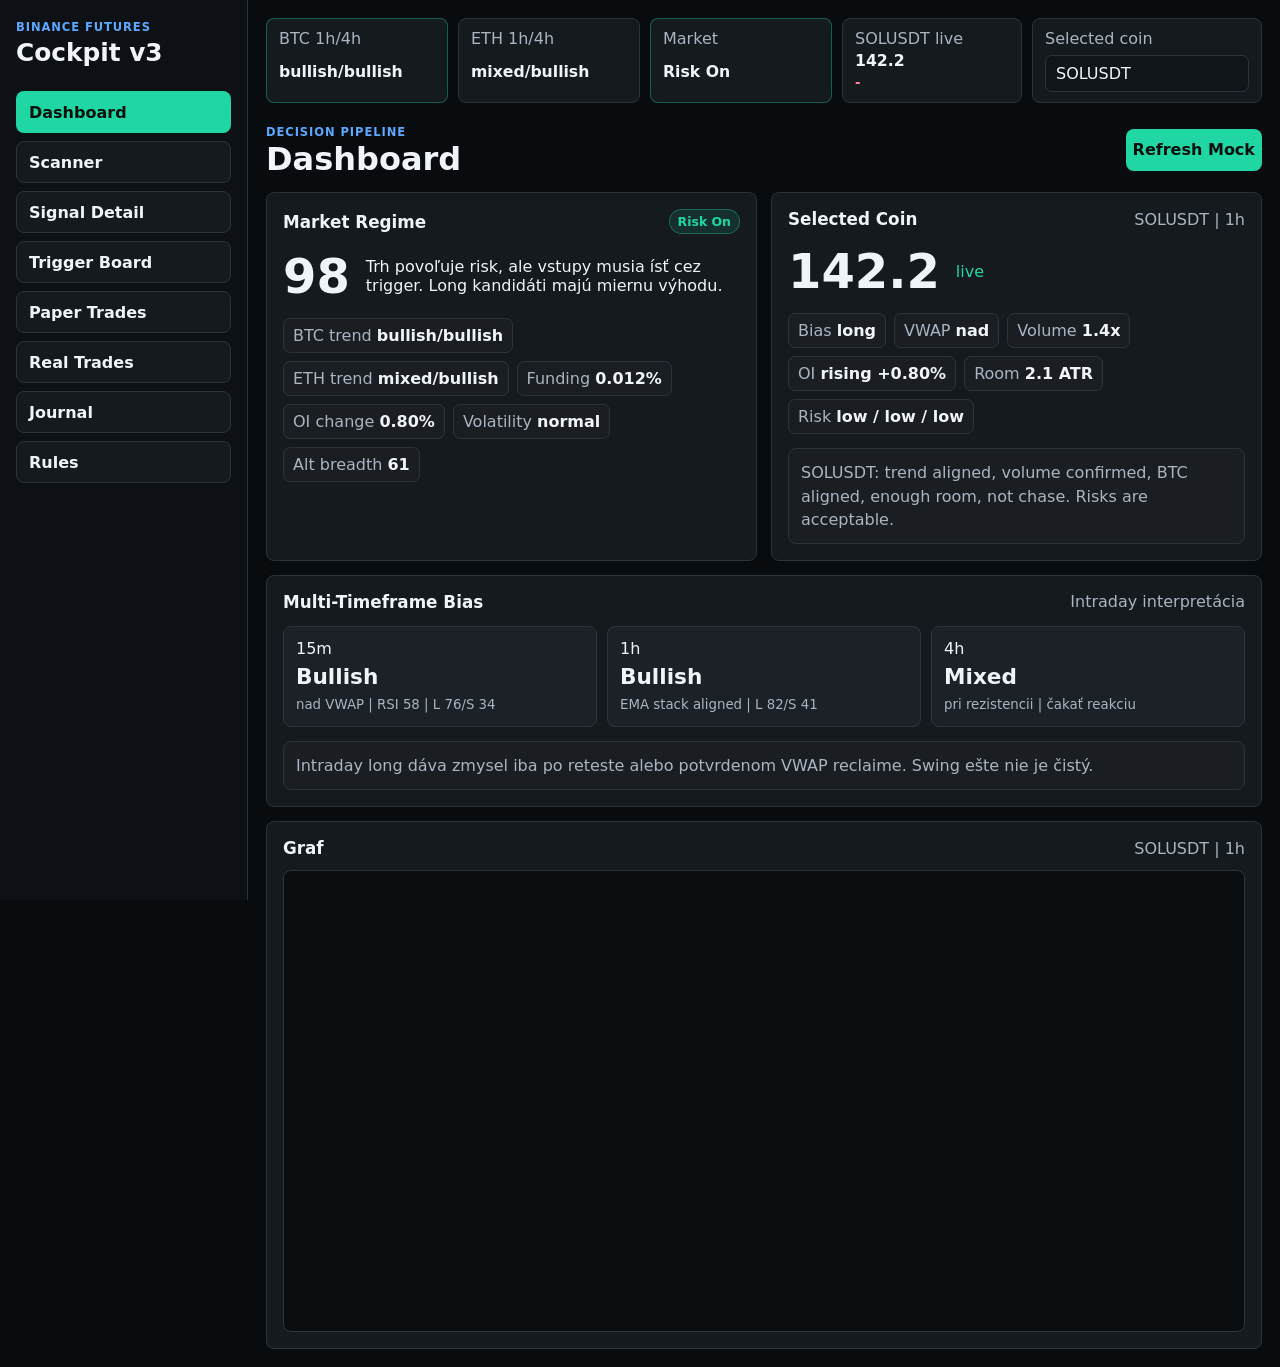
==== commit 3220e05e: "Add files via upload" ====
--- a/index.html
+++ b/index.html
@@ -30,6 +30,7 @@
         <div class="status-chip good" id="btcStatus"><span>BTC 1h/4h</span><strong>Bullish</strong></div>
         <div class="status-chip neutral" id="ethStatus"><span>ETH 1h/4h</span><strong>Mixed</strong></div>
         <div class="status-chip warn" id="marketStatus"><span>Market</span><strong>Risk On, selektívne</strong></div>
+        <div class="status-chip live-price-chip" id="topLivePriceChip"><span id="topLiveSymbol">SOLUSDT live</span><strong id="topLivePrice">-</strong><small id="topLiveChange">-</small></div>
         <label class="coin-picker">
           <span>Selected coin</span>
           <input id="selectedCoin" value="SOLUSDT" aria-label="Selected coin">
@@ -202,11 +203,9 @@
         </div>
 
         <article class="panel">
-          <div class="panel-head"><h2>Independent Trade Plans</h2><span>scalp / intraday / swing</span></div>
+          <div class="panel-head"><h2>Selected Trade Plan</h2><span>podľa zvoleného scanner štýlu</span></div>
           <div class="plan-grid" id="signalPlans">
-            <div class="plan-card"><span>Scalp</span><strong>Trigger close 5m</strong><p>Entry 142.20 | SL 141.35 | TP1 143.05 | TP2 143.60</p></div>
-            <div class="plan-card active"><span>Intraday</span><strong>VWAP reclaim</strong><p>Entry 142.20 | SL 140.80 | TP1 144.30 | TP2 146.10</p></div>
-            <div class="plan-card"><span>Swing</span><strong>4h structure</strong><p>Entry 141.50 | SL 136.80 | TP1 149.20 | TP2 156.40</p></div>
+            <div class="plan-card active"><span>Loading</span><strong>Čakám na scan</strong><p>Plán sa vyráta iba pre zvolený štýl v scanneri.</p></div>
           </div>
         </article>
       </section>
--- a/styles.css
+++ b/styles.css
@@ -106,7 +106,7 @@
 
 .topbar {
   display: grid;
-  grid-template-columns: repeat(3, minmax(150px, 1fr)) minmax(170px, 230px);
+  grid-template-columns: repeat(3, minmax(130px, 1fr)) minmax(140px, 180px) minmax(170px, 230px);
   gap: 10px;
   margin-bottom: 18px;
 }
@@ -138,6 +138,10 @@
 
 .status-chip strong {
   font-size: .98rem;
+}
+
+.live-price-chip small {
+  font-weight: 800;
 }
 
 .status-chip.good { border-color: rgba(32,214,163,.36); }
@@ -281,6 +285,10 @@
   margin-top: 14px;
 }
 
+.plan-grid.single-plan {
+  grid-template-columns: minmax(0, 1fr);
+}
+
 .mtf-grid div,
 .plan-card,
 .tp-map span,
@@ -292,6 +300,15 @@
   border: 1px solid var(--line);
   border-radius: 8px;
   background: var(--panel-2);
+}
+
+.trigger-item.watched {
+  border-color: rgba(90,169,255,.55);
+  background: rgba(90,169,255,.08);
+}
+
+.signal-watch-actions {
+  margin-top: 12px;
 }
 
 .mtf-grid strong {
@@ -503,6 +520,52 @@
 .plan-card.active {
   border-color: rgba(32,214,163,.45);
   background: var(--green-bg);
+}
+
+.plan-card-head {
+  display: flex;
+  align-items: baseline;
+  justify-content: space-between;
+  gap: 12px;
+}
+
+.plan-card-head span {
+  color: var(--muted);
+}
+
+.plan-detail-grid {
+  display: grid;
+  grid-template-columns: repeat(3, minmax(0, 1fr));
+  gap: 8px;
+  margin: 10px 0;
+}
+
+.plan-detail-grid span,
+.target-row span {
+  display: grid;
+  gap: 3px;
+  padding: 8px 10px;
+  border: 1px solid var(--line);
+  border-radius: 7px;
+  background: rgba(255,255,255,.025);
+  color: var(--muted);
+}
+
+.plan-detail-grid b,
+.target-row b {
+  color: var(--text);
+}
+
+.target-row {
+  display: grid;
+  grid-template-columns: repeat(3, minmax(0, 1fr));
+  gap: 8px;
+}
+
+.target-row em {
+  color: var(--green);
+  font-style: normal;
+  font-weight: 800;
 }
 
 .trigger-list {
@@ -692,6 +755,8 @@
   .nav { grid-template-columns: repeat(2, minmax(0, 1fr)); }
   .mtf-grid,
   .plan-grid,
+  .plan-detail-grid,
+  .target-row,
   .tp-map,
   .reason-grid {
     grid-template-columns: 1fr;
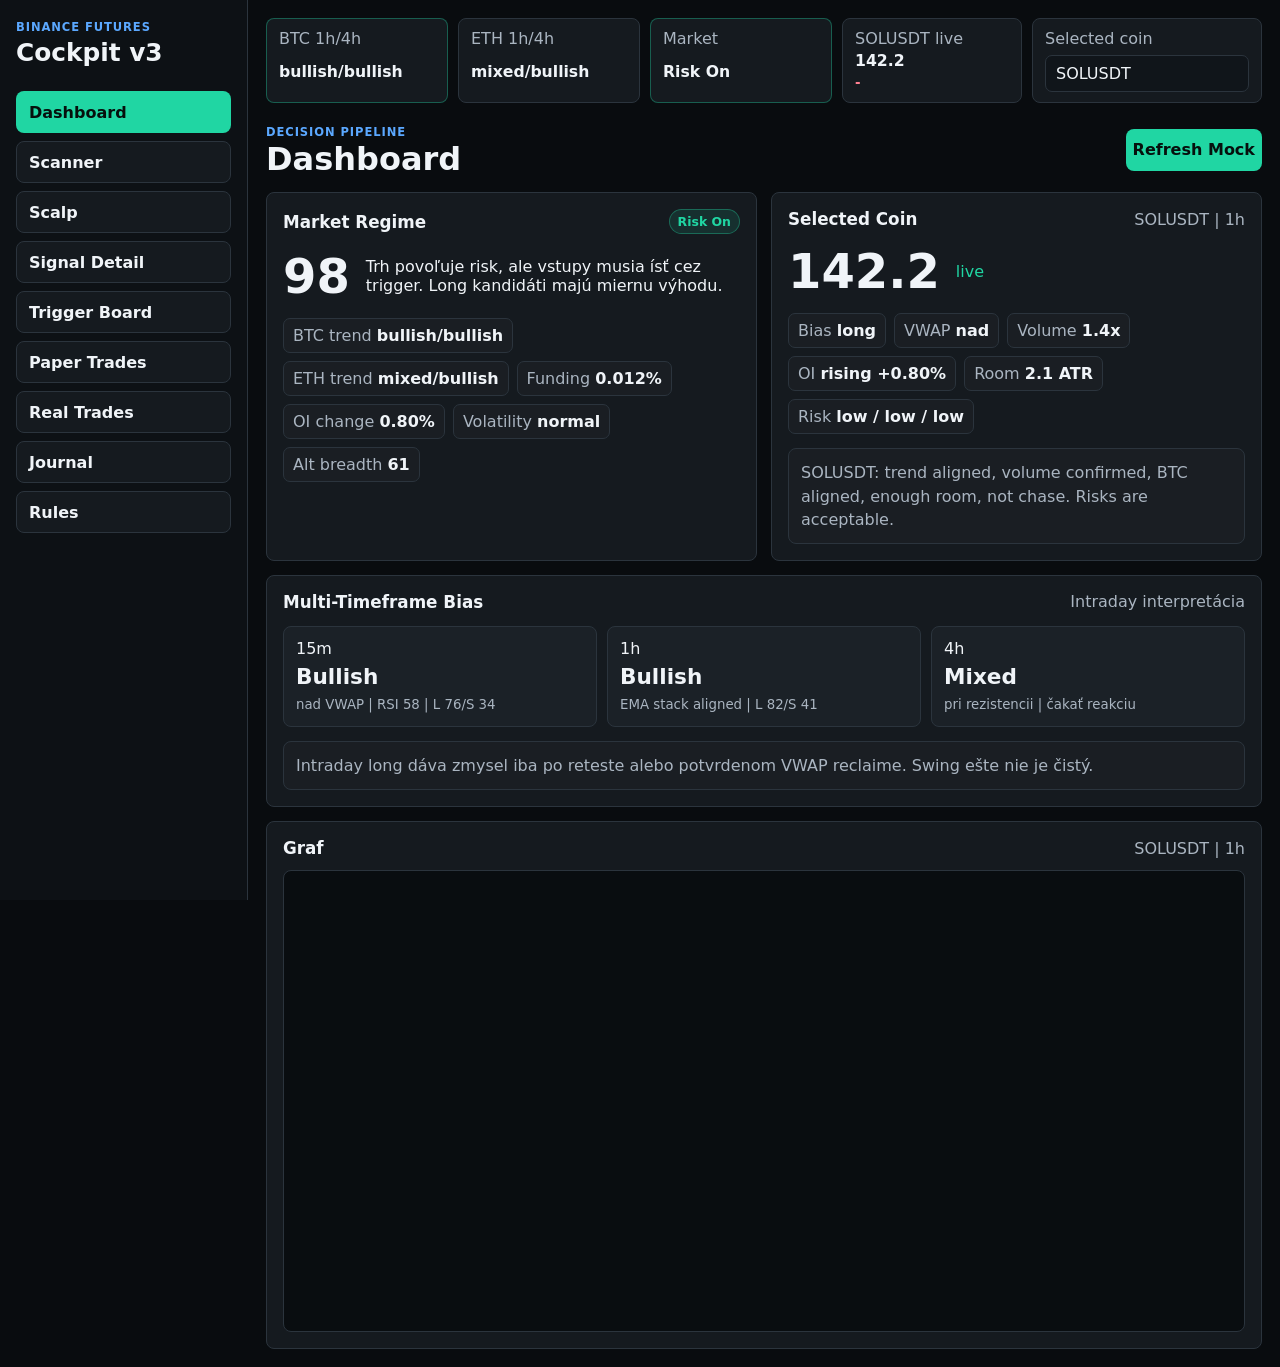
==== commit c6bd9140: "Add files via upload" ====
--- a/index.html
+++ b/index.html
@@ -16,6 +16,7 @@
       <nav class="nav" aria-label="Hlavná navigácia">
         <button class="active" data-view="dashboard">Dashboard</button>
         <button data-view="scanner">Scanner</button>
+        <button data-view="scalp">Scalp</button>
         <button data-view="signal">Signal Detail</button>
         <button data-view="triggers">Trigger Board</button>
         <button data-view="paper">Paper Trades</button>
@@ -117,7 +118,7 @@
         </div>
 
         <article class="panel scanner-controls">
-          <label>Style <select id="scannerStyle"><option value="intraday">Intraday</option><option value="scalp">Scalp</option><option value="swing">Swing</option></select></label>
+          <label>Style <select id="scannerStyle"><option value="intraday">Intraday</option><option value="swing">Swing</option></select></label>
           <label>Direction <select id="scannerDirection"><option value="both">Both</option><option value="long">Long</option><option value="short">Short</option></select></label>
           <label>Min quality <input id="scannerMinQuality" type="number" value="70"></label>
           <label>Min edge <input id="scannerMinEdge" type="number" value="25"></label>
@@ -154,6 +155,94 @@
             </div>
           </aside>
         </div>
+      </section>
+
+      <section class="view" data-panel="scalp">
+        <div class="page-head">
+          <div>
+            <span class="eyebrow">Fast setups only</span>
+            <h1>Scalp</h1>
+          </div>
+          <button class="primary" id="scalpScanButton">Scan Scalp</button>
+        </div>
+
+        <article class="panel scanner-controls scalp-controls">
+          <label>Direction <select id="scalpDirection"><option value="both">Both</option><option value="long">Long</option><option value="short">Short</option></select></label>
+          <label>Min trigger <input id="scalpMinTrigger" type="number" value="45"></label>
+          <label>Min quality <input id="scalpMinQuality" type="number" value="55"></label>
+          <label class="toggle" title="Zobrazí iba setupy, kde cena nie je ďaleko od entry zóny."><input id="scalpNearOnly" type="checkbox" checked> Len blízko zóny</label>
+          <label class="toggle" title="Long VWAP reclaim potrebuje silnejšie potvrdenie, lebo v paper dátach robil horšie SL."><input id="scalpStrictLong" type="checkbox" checked> Prísny long reclaim</label>
+        </article>
+
+        <article class="panel scanner-status" id="scalpStatus">
+          <span>Status</span>
+          <strong>Ready</strong>
+          <p>Scalp scanner čaká na spustenie. Beží samostatne na 15m logike.</p>
+        </article>
+
+        <article class="panel scalp-playbook">
+          <div class="panel-head">
+            <h2>Scalp playbook</h2>
+            <span>VWAP / volume / execution</span>
+          </div>
+          <div class="playbook-grid">
+            <div>
+              <strong>Obchoduj iba aktívny coin</strong>
+              <p>Scalp má zmysel hlavne pri likvidite, úzkom spreade a volume nad bežným priemerom. Mŕtvy coin často iba šumí.</p>
+            </div>
+            <div>
+              <strong>VWAP je zóna, nie signál</strong>
+              <p>Dotyk VWAP nestačí. Hľadaj reclaim zhora/naspäť alebo reject s reakciou ceny, nie slepý vstup do čiary.</p>
+            </div>
+            <div>
+              <strong>Nenaháňaj pohyb</strong>
+              <p>Ak je cena ďaleko od VWAP/MA zóny, je to chase risk. Lepší scalp je pri reteste alebo jasnom odmietnutí.</p>
+            </div>
+            <div>
+              <strong>Stop musí byť rýchly</strong>
+              <p>Scalp neprežíva “možno sa to otočí”. Ak trigger zlyhá alebo cena stratí zónu, plán je invalidovaný.</p>
+            </div>
+            <div>
+              <strong>Long reclaim je prísnejší</strong>
+              <p>Z paper dát zatiaľ vidno, že long VWAP reclaim vie robiť škaredé SL. Preto potrebuje silnejší trigger a lepšie volume.</p>
+            </div>
+            <div>
+              <strong>Short reject sleduj oddelene</strong>
+              <p>VWAP reject short zatiaľ vyzeral čistejšie, ale vzorka je malá. Ber ho ako samostatný playbook, nie dôkaz výhody.</p>
+            </div>
+          </div>
+          <p class="source-note">Inšpirácia: SMB Capital VWAP playbook, Axia order-flow princípy, Investopedia scalping risk framework.</p>
+        </article>
+
+        <div class="scalp-layout">
+          <article class="panel">
+            <div class="panel-head"><h2>Scalp kandidáti</h2><span id="scalpUniverseLabel">15m live</span></div>
+            <div class="scalp-list" id="scalpList">
+              <p class="muted">Spusti Scan Scalp. Výstup budú iba coiny, ktoré prešli scalp filtrom.</p>
+            </div>
+          </article>
+
+          <aside class="panel scalp-detail">
+            <div class="panel-head">
+              <h2>Scalp detail</h2>
+              <span id="scalpDetailState">žiadny kandidát</span>
+            </div>
+            <h3 id="scalpDetailTitle">Vyber scalp kandidáta</h3>
+            <p id="scalpDetailVerdict" class="summary">Po kliknutí sa tu zobrazí setup, entry zóna, trigger a riziká.</p>
+            <div class="metric-list" id="scalpDetailMetrics"></div>
+            <div class="reason-grid stacked" id="scalpDetailReasons"></div>
+            <div class="plan-grid single-plan" id="scalpDetailPlan"></div>
+            <div class="trade-actions">
+              <button class="primary" id="startScalpPaperButton" type="button">Spustiť paper scalp</button>
+              <button class="secondary" id="openScalpSignalButton" type="button">Otvoriť Signal Detail</button>
+            </div>
+          </aside>
+        </div>
+
+        <article class="panel chart-panel compact">
+          <div class="panel-head"><h2>Scalp graf</h2><span id="scalpChartMeta">15m</span></div>
+          <div class="tv-frame-wrap small"><iframe id="scalpChartFrame" title="Scalp chart" loading="lazy"></iframe></div>
+        </article>
       </section>
 
       <section class="view" data-panel="signal">
@@ -222,7 +311,7 @@
       </section>
 
       <section class="view" data-panel="paper">
-        <div class="page-head"><div><span class="eyebrow">Simulation first</span><h1>Paper Trades</h1></div><button class="secondary" id="clearPaperButton">Clear paper / journal</button></div>
+        <div class="page-head"><div><span class="eyebrow">Simulation first</span><h1>Paper Trades</h1></div></div>
         <div class="grid two">
           <article class="panel" id="paperList"></article>
           <article class="panel chart-panel compact"><div class="panel-head"><h2>Paper Graf</h2><span id="paperChartMeta">SOLUSDT | 1h</span></div><div class="tv-frame-wrap small"><iframe id="paperChartFrame" title="Paper chart" loading="lazy"></iframe></div></article>
@@ -233,14 +322,14 @@
         <div class="page-head"><div><span class="eyebrow">Manual trade support</span><h1>Real Trades</h1></div></div>
         <article class="panel">
           <div class="trade-form">
-            <input id="realPair" value="SOLUSDT" aria-label="Pair">
-            <select id="realDirection" aria-label="Direction"><option value="long">Long</option><option value="short">Short</option></select>
-            <select id="realStyle" aria-label="Style"><option value="intraday">Intraday</option><option value="scalp">Scalp</option><option value="swing">Swing</option></select>
-            <input id="realEntry" value="142.20" aria-label="Entry">
-            <input id="realMargin" value="10" aria-label="Margin">
-            <input id="realLeverage" value="10" aria-label="Leverage">
-            <input id="realStop" value="140.80" aria-label="Stop">
-            <input id="realTarget" value="146.10" aria-label="Target">
+            <label><span>Coin</span><input id="realPair" value="SOLUSDT" aria-label="Pair"></label>
+            <label><span>Smer</span><select id="realDirection" aria-label="Direction"><option value="long">Long</option><option value="short">Short</option></select></label>
+            <label><span>Štýl</span><select id="realStyle" aria-label="Style"><option value="intraday">Intraday</option><option value="scalp">Scalp</option><option value="swing">Swing</option></select></label>
+            <label><span>Entry</span><input id="realEntry" value="142.20" aria-label="Entry"></label>
+            <label><span>Margin USDT</span><input id="realMargin" value="10" aria-label="Margin"></label>
+            <label><span>Páka</span><input id="realLeverage" value="10" aria-label="Leverage"></label>
+            <label><span>Stop loss</span><input id="realStop" value="140.80" aria-label="Stop"></label>
+            <label><span>Take profit</span><input id="realTarget" value="146.10" aria-label="Target"></label>
             <button class="primary" id="addRealTradeButton" type="button">Add</button>
           </div>
         </article>
@@ -251,7 +340,7 @@
       </section>
 
       <section class="view" data-panel="journal">
-        <div class="page-head"><div><span class="eyebrow">Feedback loop</span><h1>Journal</h1></div></div>
+        <div class="page-head"><div><span class="eyebrow">Feedback loop</span><h1>Journal</h1></div><button class="secondary danger-button" id="clearJournalButton" type="button">Vymazať journal</button></div>
         <div class="grid two">
           <article class="panel" id="journalSummary"></article>
           <article class="panel" id="journalFeedback"></article>
--- a/styles.css
+++ b/styles.css
@@ -99,6 +99,12 @@
   background: transparent;
 }
 
+.danger-button {
+  color: var(--red);
+  border-color: rgba(255,127,145,.35);
+  background: var(--red-bg);
+}
+
 .workspace {
   min-width: 0;
   padding: 18px;
@@ -438,23 +444,117 @@
   color: var(--muted);
 }
 
+.scalp-playbook {
+  margin-bottom: 14px;
+}
+
+.playbook-grid {
+  display: grid;
+  grid-template-columns: repeat(3, minmax(0, 1fr));
+  gap: 10px;
+}
+
+.playbook-grid > div {
+  min-height: 126px;
+  padding: 12px;
+  border: 1px solid var(--line);
+  border-radius: 8px;
+  background: rgba(255,255,255,.025);
+}
+
+.playbook-grid strong {
+  display: block;
+  margin-bottom: 8px;
+}
+
+.playbook-grid p,
+.source-note {
+  color: var(--muted);
+}
+
+.source-note {
+  margin-top: 12px;
+  font-size: .9rem;
+}
+
 .scanner-layout {
   display: grid;
   grid-template-columns: minmax(0, 1.4fr) minmax(320px, .65fr);
   gap: 14px;
 }
 
+.scalp-layout {
+  display: grid;
+  grid-template-columns: minmax(0, 1.05fr) minmax(360px, .95fr);
+  gap: 14px;
+}
+
+.scalp-list {
+  display: grid;
+  gap: 10px;
+  margin-top: 12px;
+}
+
+.scalp-card {
+  display: grid;
+  gap: 9px;
+  padding: 12px;
+  border: 1px solid var(--line);
+  border-radius: 8px;
+  background: rgba(255,255,255,.02);
+  cursor: pointer;
+}
+
+.scalp-card.active {
+  border-color: rgba(32,214,163,.48);
+  background: rgba(32,214,163,.09);
+}
+
+.scalp-card-head {
+  display: flex;
+  align-items: center;
+  justify-content: space-between;
+  gap: 10px;
+}
+
+.scalp-card p,
+.muted {
+  color: var(--muted);
+  line-height: 1.45;
+}
+
+.scalp-detail .summary {
+  margin: 10px 0 12px;
+}
+
+.trade-actions {
+  display: flex;
+  flex-wrap: wrap;
+  gap: 10px;
+  margin-top: 12px;
+}
+
 .candidate-table {
   display: grid;
   gap: 8px;
   margin-top: 12px;
 }
 
-.candidate-row,
+.candidate-row {
+  display: grid;
+  grid-template-columns: minmax(92px, 1fr) minmax(84px, .75fr) minmax(150px, 1.35fr) minmax(58px, .55fr) minmax(54px, .45fr) minmax(54px, .45fr) minmax(58px, .5fr);
+  gap: 8px;
+  align-items: center;
+  padding: 10px;
+  border: 1px solid var(--line);
+  border-radius: 8px;
+  background: rgba(255,255,255,.02);
+}
+
 .journal-head,
 .journal-table > div {
   display: grid;
-  grid-template-columns: 1fr .85fr 1.25fr .7fr .7fr .7fr .7fr;
+  grid-template-columns: 1fr .65fr .75fr 1.15fr .7fr .7fr 1fr .7fr 1.35fr;
   gap: 8px;
   align-items: center;
   padding: 10px;
@@ -584,6 +684,20 @@
   align-items: center;
 }
 
+.trade-card-actions {
+  display: flex;
+  align-items: center;
+  justify-content: flex-end;
+  gap: 8px;
+  flex-wrap: wrap;
+}
+
+.trade-card-actions .secondary {
+  min-height: 32px;
+  padding: 0 10px;
+  font-size: .86rem;
+}
+
 .mini-checklist {
   display: grid;
   grid-template-columns: repeat(2, minmax(0, 1fr));
@@ -656,6 +770,97 @@
 .trade-form {
   display: grid;
   grid-template-columns: 1fr .75fr .85fr repeat(5, .75fr) auto;
+  align-items: end;
+}
+
+.trade-form label {
+  display: grid;
+  gap: 6px;
+  color: var(--muted);
+  font-size: .82rem;
+  font-weight: 800;
+}
+
+.trade-form button {
+  min-height: 34px;
+}
+
+.real-health-grid {
+  display: grid;
+  grid-template-columns: repeat(3, minmax(0, 1fr));
+  gap: 8px;
+}
+
+.real-health-grid div {
+  display: grid;
+  gap: 4px;
+  padding: 10px;
+  border: 1px solid var(--line);
+  border-radius: 8px;
+  background: rgba(255,255,255,.025);
+}
+
+.real-health-grid span {
+  color: var(--muted);
+}
+
+.real-health-grid strong {
+  font-size: 1.15rem;
+}
+
+.real-edit-row {
+  display: grid;
+  grid-template-columns: minmax(0, 1fr) minmax(0, 1fr) auto;
+  gap: 8px;
+  align-items: end;
+}
+
+.real-edit-row label {
+  display: grid;
+  gap: 5px;
+  color: var(--muted);
+  font-size: .82rem;
+  font-weight: 800;
+}
+
+.real-edit-row input {
+  min-height: 34px;
+  width: 100%;
+  color: var(--text);
+  border: 1px solid var(--line);
+  border-radius: 7px;
+  background: #10151a;
+  padding: 0 10px;
+}
+
+.real-edit-row button {
+  min-height: 34px;
+}
+
+.management-banner {
+  padding: 12px;
+  border: 1px solid var(--line);
+  border-radius: 8px;
+  color: var(--muted);
+  background: rgba(255,255,255,.025);
+}
+
+.management-banner.good {
+  color: var(--green);
+  border-color: rgba(32,214,163,.35);
+  background: var(--green-bg);
+}
+
+.management-banner.warn {
+  color: var(--yellow);
+  border-color: rgba(241,199,91,.35);
+  background: var(--yellow-bg);
+}
+
+.management-banner.bad {
+  color: var(--red);
+  border-color: rgba(255,127,145,.35);
+  background: var(--red-bg);
 }
 
 .journal-table {
@@ -690,6 +895,10 @@
 .journal-head {
   color: var(--muted);
   font-weight: 900;
+}
+
+.journal-section-head {
+  margin-top: 14px;
 }
 
 .rules-grid {
@@ -743,7 +952,11 @@
   .topbar,
   .grid.two,
   .scanner-layout,
+  .scalp-layout,
   .scanner-controls,
+  .playbook-grid,
+  .real-health-grid,
+  .real-edit-row,
   .trade-form,
   .rules-grid {
     grid-template-columns: 1fr;
